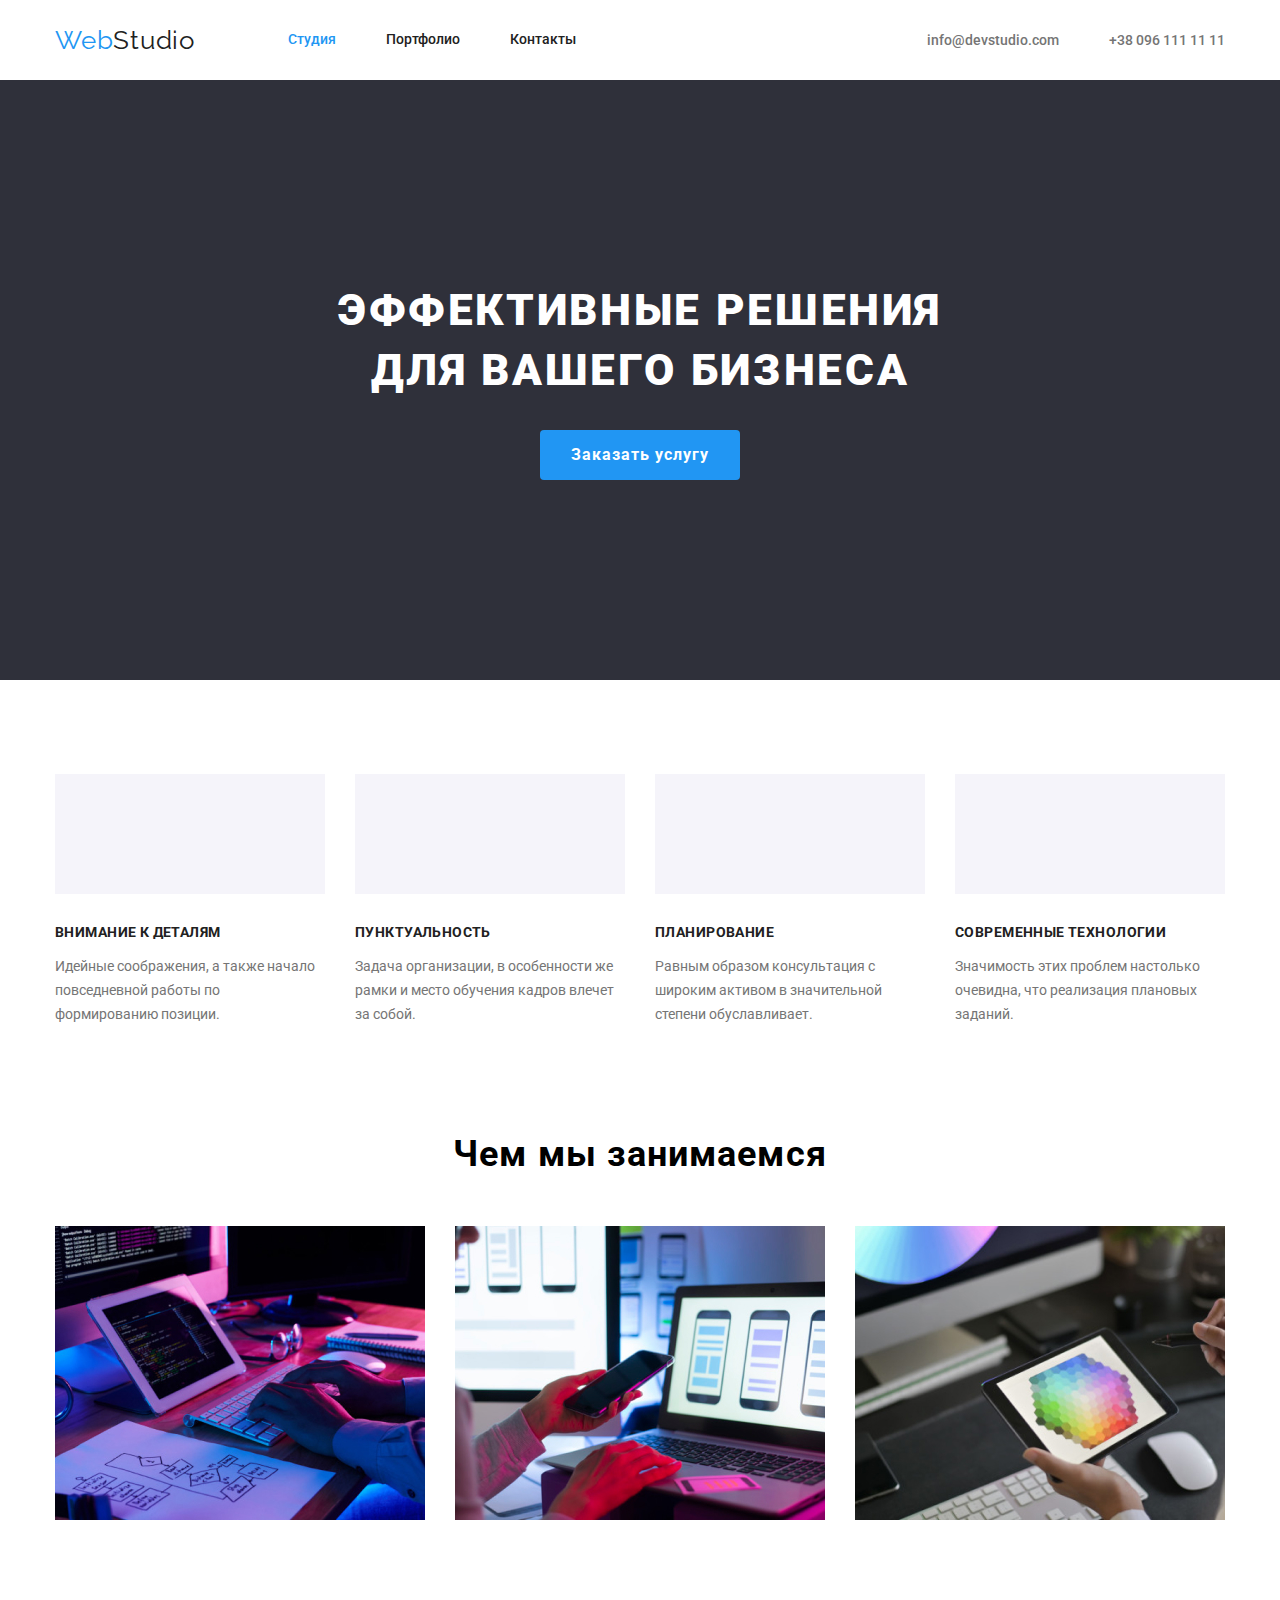
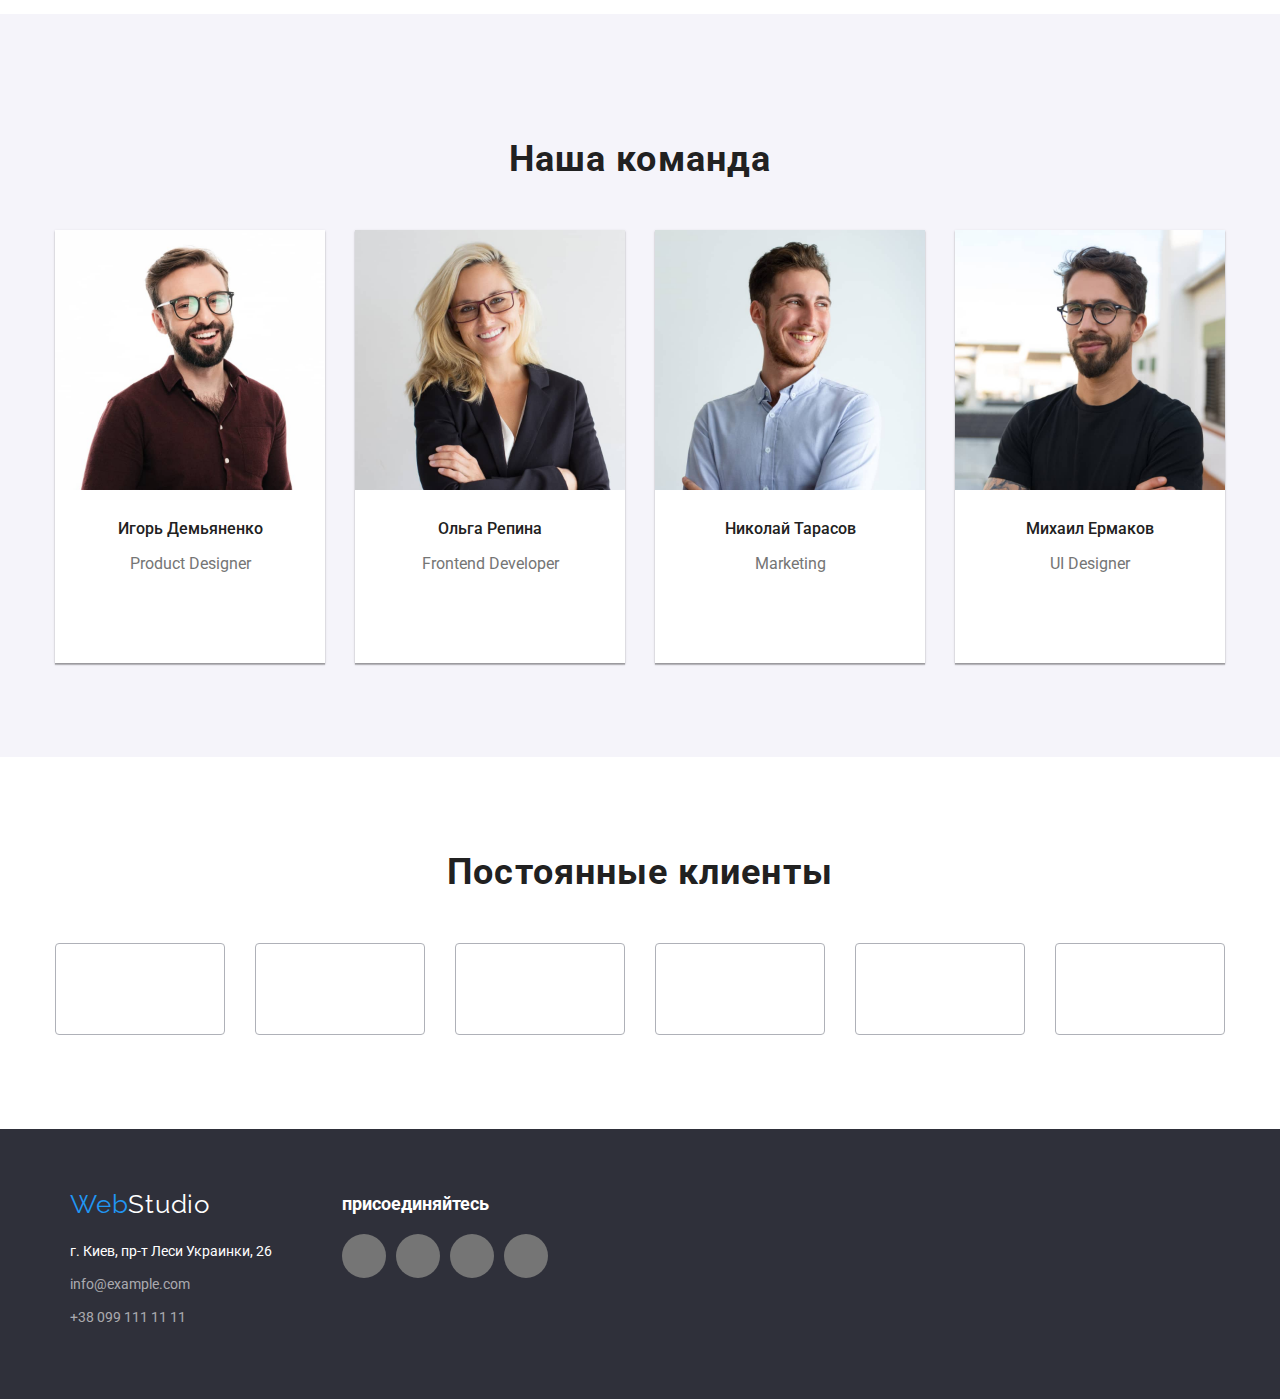
==== index.html @ 1a131b8a "hw_3" ====
<!DOCTYPE html>
<html lang="ru">

<head>
    <meta charset="UTF-8">
    <meta http-equiv="X-UA-Compatible" content="IE=edge">
    <meta name="viewport" content="width=device-width, initial-scale=1.0">
    <title>WebStudio</title>
    <link rel="preconnect" href="https://fonts.gstatic.com">
    <link href="https://fonts.googleapis.com/css2?family=Roboto:wght@400;500;700;900&display=swap" rel="stylesheet">

    <link rel="stylesheet" href="https://cdnjs.cloudflare.com/ajax/libs/modern-normalize/1.0.0/modern-normalize.css">
    <link rel="preconnect" href="https://fonts.gstatic.com">
    <link href="https://fonts.googleapis.com/css2?family=Raleway:wght@700&display=swap" rel="stylesheet">
    <link rel="stylesheet" href="./css/stile.css">
</head>

<body class="page">
    <header>
        <!--Навигация-->
        <div class="nav-container nav-page">
            <nav class="nav-page ">
                <a href="index.html" class="logo link"><span class="logo-web">Web</span>Studio</a>
                <ul class="site-nav list">
                    <li class="item"><a href="/home_work_2/index.html" class="nav-link link nav-link-akcent">Студия</a>
                    </li>
                    <li class="item"><a href="/home_work_2/Portfolio/Portfolio.html" class="nav-link link">Портфолио</a>
                    </li>
                    <li class="item"><a href="" class="nav-link link">Контакты</a></li>
                </ul>
            </nav>
            <ul class="nav-adres list">
                <li class="item"><a href="malito:info@devstudio.com" class="nav-adres-link link">info@devstudio.com</a>
                </li>
                <li class="item"><a href="tel:+38 096 111 11 11" class="nav-adres-link link">+38 096 111 11 11</a>
                </li>
            </ul>
        </div>
    </header>

    <main>
        <!--Герой-->

        <section class="hiro-bk">
            <div class="container">
                <h1 class="hiro-title">Эффективные решения для вашего бизнеса</h1>
                <button class="hiro-button">Заказать услугу</button>
            </div>
        </section>

        <!--Наши технологии-->

        <section class="section-bg container">
            <ul class="section-icon ">
                <li class="section-icon-item">
                    <svg class="section-icons-svg">
                        <use href="/home_work_2/imags/svg/sprite.svg#icon-antenna"></use>
                    </svg>
                </li>
                <li class="section-icon-item">
                    <svg class="section-icons-svg">
                        <use href="/home_work_2/imags/svg/sprite.svg#icon-clock"></use>
                    </svg>

                </li>
                <li class="section-icon-item">
                    <svg class="section-icons-svg">
                        <use href="/home_work_2/imags/svg/sprite.svg#icon-diagram"></use>
                    </svg>

                </li>
                <li class="section-icon-item">
                    <svg class="section-icons-svg">
                        <use href="/home_work_2/imags/svg/sprite.svg#icon-astronaut"></use>
                    </svg>


                </li>
            </ul>
            <ul class="list section-tehnic">

                <li>
                    <h3 class="aboutus-title">Внимание к деталям</h3>
                    <p class="aboutus-text text">Идейные соображения, а также начало повседневной работы по
                        формированию
                        позиции.</p>
                </li>
                <li>
                    <h3 class="aboutus-title">Пунктуальность</h3>
                    <p class="aboutus-text text">Задача организации, в особенности же рамки и место обучения кадров
                        влечет за собой.
                    </p>
                </li>
                <li>
                    <h3 class="aboutus-title">Планирование</h3>
                    <p class="aboutus-text text">Равным образом консультация с широким активом в значительной
                        степени
                        обуславливает.
                    </p>
                </li>
                <li>
                    <h3 class="aboutus-title">Современные технологии</h3>
                    <p class="aboutus-text text">Значимость этих проблем настолько очевидна, что реализация плановых
                        заданий.</p>
                </li>
            </ul>
        </section>
        <!--Чем мы занимаемся-->
        <section class="wedoing-box">
            <h2 class="wedoing-title ">Чем мы занимаемся</h2>
            <ul class="list wedoing-container">
                <li class="wedoing-img"><img src="./imags/what-are-we-doing/img-1.jpg" width="370" height="294"
                        alt="Работа за планшетом с клавиатурой"></li>
                <li class="wedoing-img"><img src="./imags/what-are-we-doing/img-2.jpg" width="370" height="294"
                        alt="Работа за ноутбуком">
                </li>
                <li class="wedoing-img"><img src="./imags/what-are-we-doing/img-3.jpg" width="370" height="294"
                        alt="Рисование на планшете">
                </li>
            </ul>
        </section>

        </ul>
        </section>
        <!--Наша команда-->

        <section class="team-section ">
            <div class="team-container">
                <h2 class="team-title ">Наша команда</h2>
                <ul class="list team-img-box">
                    <li class="team-img"><img src="./imags/our-team/img-1.jpg" width="270" height="260"
                            alt="Михаил Ермаков">
                        <h3 class="team-name">Игорь Демьяненко</h3>
                        <p class="team-prof">Product Designer</p>
                        <ul class="team-icon list">
                            <li class="team-icon-item">
                                <a href="" class="team-icon-link">
                                    <svg class="team-icons-svg">
                                        <use href="/home_work_2/imags/svg/sprite.svg#icon-instagram"></use>
                                    </svg>
                                </a>
                            </li>
                            <li class="team-icon-item">
                                <a href="" class="team-icon-link">
                                    <svg class="team-icons-svg">
                                        <use href="/home_work_2/imags/svg/sprite.svg#icon-twitter"></use>
                                    </svg>
                                </a>
                            </li>
                            <li class="team-icon-item">
                                <a href="" class="team-icon-link">
                                    <svg class="team-icons-svg">
                                        <use href="/home_work_2/imags/svg/sprite.svg#icon-facebook"></use>
                                    </svg>
                                </a>
                            </li>
                            <li class="team-icon-item">
                                <a href="" class="team-icon-link">
                                    <svg class="team-icons-svg">
                                        <use href="/home_work_2/imags/svg/sprite.svg#icon-linkedin"></use>
                                    </svg>
                                </a>
                            </li>
                        </ul>
                    </li>
                    <li class="team-img"><img src="./imags/our-team/img-2.jpg" width="270" height="260"
                            alt="Ольга Репина">
                        <h3 class="team-name">Ольга Репина</h3>
                        <p class="team-prof">Frontend Developer</p>
                        <ul class="team-icon list">
                            <li class="team-icon-item">
                                <a href="" class="team-icon-link">
                                    <svg class="team-icons-svg">
                                        <use href="/home_work_2/imags/svg/sprite.svg#icon-instagram"></use>
                                    </svg>
                                </a>
                            </li>
                            <li class="team-icon-item">
                                <a href="" class="team-icon-link">
                                    <svg class="team-icons-svg">
                                        <use href="/home_work_2/imags/svg/sprite.svg#icon-twitter"></use>
                                    </svg>
                                </a>
                            </li>
                            <li class="team-icon-item">
                                <a href="" class="team-icon-link">
                                    <svg class="team-icons-svg">
                                        <use href="/home_work_2/imags/svg/sprite.svg#icon-facebook"></use>
                                    </svg>
                                </a>
                            </li>
                            <li class="team-icon-item">
                                <a href="" class="team-icon-link">
                                    <svg class="team-icons-svg">
                                        <use href="/home_work_2/imags/svg/sprite.svg#icon-linkedin"></use>
                                    </svg>
                                </a>
                            </li>
                        </ul>
                    </li>
                    <li class="team-img"><img src="./imags/our-team/img-3.jpg" width="270" height="260"
                            alt="Николай Тарасов">
                        <h3 class="team-name">Николай Тарасов</h3>
                        <p class="team-prof">Marketing</p>
                        <ul class="team-icon list">
                            <li class="team-icon-item">
                                <a href="" class="team-icon-link">
                                    <svg class="team-icons-svg">
                                        <use href="/home_work_2/imags/svg/sprite.svg#icon-instagram"></use>
                                    </svg>
                                </a>
                            </li>
                            <li class="team-icon-item">
                                <a href="" class="team-icon-link">
                                    <svg class="team-icons-svg">
                                        <use href="/home_work_2/imags/svg/sprite.svg#icon-twitter"></use>
                                    </svg>
                                </a>
                            </li>
                            <li class="team-icon-item">
                                <a href="" class="team-icon-link">
                                    <svg class="team-icons-svg">
                                        <use href="/home_work_2/imags/svg/sprite.svg#icon-facebook"></use>
                                    </svg>
                                </a>
                            </li>
                            <li class="team-icon-item">
                                <a href="" class="team-icon-link">
                                    <svg class="team-icons-svg">
                                        <use href="/home_work_2/imags/svg/sprite.svg#icon-linkedin"></use>
                                    </svg>
                                </a>
                            </li>
                        </ul>
                    </li>
                    <li class="team-img"><img src="./imags/our-team/img-4.jpg" width="270" height="260"
                            alt="Михаил Ермаков">
                        <h3 class="team-name">Михаил Ермаков</h3>
                        <p class="team-prof">UI Designer</p>
                        <ul class="team-icon list">
                            <li class="team-icon-item">
                                <a href="" class="team-icon-link">
                                    <svg class="team-icons-svg">
                                        <use href="/home_work_2/imags/svg/sprite.svg#icon-instagram"></use>
                                    </svg>
                                </a>
                            </li>
                            <li class="team-icon-item">
                                <a href="" class="team-icon-link">
                                    <svg class="team-icons-svg">
                                        <use href="/home_work_2/imags/svg/sprite.svg#icon-twitter"></use>
                                    </svg>
                                </a>
                            </li>
                            <li class="team-icon-item">
                                <a href="" class="team-icon-link">
                                    <svg class="team-icons-svg">
                                        <use href="/home_work_2/imags/svg/sprite.svg#icon-facebook"></use>
                                    </svg>
                                </a>
                            </li>
                            <li class="team-icon-item">
                                <a href="" class="team-icon-link">
                                    <svg class="team-icons-svg">
                                        <use href="/home_work_2/imags/svg/sprite.svg#icon-linkedin"></use>
                                    </svg>
                                </a>
                            </li>
                        </ul>
                    </li>
                </ul>
            </div>
        </section>
        <!--Постоянные клиенты-->
        <section class="client-box">
            <h2 class="client-title">Постоянные клиенты</h2>
            <ul class="list client-conteiner">
                <li class="client-item"><a href="" class="client-link "><svg class="client-svg">
                            <use href="/home_work_2/imags/svg/sprite.svg#icon-Logo-1"></use>
                        </svg></a></li>
                <li class="client-item"><a href="" class="client-link "><svg class="client-svg">
                            <use href="/home_work_2/imags/svg/sprite.svg#icon-Logo-2"></use>
                        </svg></a></li>
                <li class="client-item"><a href="" class="client-link "><svg class="client-svg">
                            <use href="/home_work_2/imags/svg/sprite.svg#icon-Logo-3"></use>
                        </svg></a></li>
                <li class="client-item"><a href="" class="client-link "><svg class="client-svg">
                            <use href="/home_work_2/imags/svg/sprite.svg#icon-Logo-4"></use>
                        </svg></a></li>
                <li class="client-item"><a href="" class="client-link "><svg class="client-svg">
                            <use href="/home_work_2/imags/svg/sprite.svg#icon-Logo-5"></use>
                        </svg></a></li>
                <li class="client-item"><a href="" class="client-link "><svg class="client-svg">
                            <use href="/home_work_2/imags/svg/sprite.svg#icon-Logo-6"></use>
                        </svg></a></li>
            </ul>
        </section>
    </main>
    <!--Футер-->

    <footer class="footer">
        <div class="footer-container">
            <address>
                <a href="index.html" class="logo link logo-footer"><span class="logo-web ">Web</span>Studio</a>
                <p class="footer-adres">г. Киев, пр-т Леси Украинки, 26</p>
                <ul class="list">
                    <li class="footer-link-margin"><a href="mailto:info@example.com"
                            class="footer-link link">info@example.com</a></li>
                    <li class="footer-link-margin"><a href="tel:+38 099 111 11 11" class="footer-link link">+38 099 111
                            11 11</a></li>
                </ul>
            </address>
            <div class="footer-social">
                <h2 class="footer-title">присоединяйтесь</h2>
                <ul class="footer-icon">
                    <li class="footer-icon-item">
                        <a href="" class="footer-icon-link">
                            <svg class="footer-icons-svg">
                                <use href="/home_work_2/imags/svg/sprite.svg#icon-instagram"></use>
                            </svg>
                        </a>
                    </li>
                    <li class="footer-icon-item">
                        <a href="" class="footer-icon-link">
                            <svg class="footer-icons-svg">
                                <use href="/home_work_2/imags/svg/sprite.svg#icon-twitter"></use>
                            </svg>
                        </a>
                    </li>
                    <li class="footer-icon-item">
                        <a href="" class="footer-icon-link">
                            <svg class="footer-icons-svg">
                                <use href="/home_work_2/imags/svg/sprite.svg#icon-facebook"></use>
                            </svg>
                        </a>
                    </li>
                    <li class="footer-icon-item">
                        <a href="" class="footer-icon-link">
                            <svg class="footer-icons-svg">
                                <use href="/home_work_2/imags/svg/sprite.svg#icon-linkedin"></use>
                            </svg>
                        </a>
                    </li>
                </ul>
            </div>
        </div>

</body>

</html>
---- css/stile.css ----
:root {
  --main-text-cl: #212121;
  --title-cl: #212121;
  --accent-cl: #2196f3;
  --alt-text-cl: #757575;
  --alt-title-cl: #ffffff;
  --dark-bg: #2f303a;
  --second-bg: #f5f4fa;
}

a {
  list-style: none;
}

.link {
  text-decoration: none;
}
img {
  display: block;
  max-width: 100%;
  height: auto;
}
body {
  font-family: "Roboto", sans-serif;
  font-style: normal;
  font-weight: normal;
  font-size: 14px;
  line-height: 1.7;
  background-color: var(--alt-title-cl);
}
/*Навигация*/
.list {
  padding: 0;
  margin: 0;
  list-style: none;
}
.nav-container {
  width: 1170px;
  margin: 0 auto;
}
.container {
  width: 1170px;
  margin: 0 auto;
}
.container_Flex {
  display: flex;
  align-items: center;
}
.nav-page {
  display: flex;
  align-items: center;
}

.site-nav {
  display: flex;
  margin-left: 93px;
}
.nav-link.nav-link-akcent {
  color: var(--accent-cl);
}
.site-nav .item {
  margin-right: 50px;
}
.site-nav .item:last-child {
  margin-right: 0px;
}

.link {
  text-decoration: none;
  font-style: normal;
}
.logo {
  font-family: Raleway;
  color: var(--title-cl);
  width: 700;
  font-size: 26px;
  line-height: 1.19;
  letter-spacing: 0.03em;
}
.logo > .logo-web {
  color: var(--accent-cl);
}
.nav-link {
  display: block;
  padding-top: 32px;
  padding-bottom: 32px;

  font-weight: 500;
  font-size: 14px;
  line-height: 1.14;
  color: var(--main-text-cl);
}
.nav-link:hover {
  color: var(--accent-cl);
}
.nav-adres {
  display: flex;
  margin-left: auto;
}
.nav-adres .item + .item {
  margin-left: 50px;
}

.nav-adres-link {
  display: block;
  padding-top: 32px;
  padding-bottom: 32px;

  font-family: Roboto;
  font-style: normal;
  font-weight: 500;
  font-size: 14px;
  line-height: 1.15;
  color: var(--alt-text-cl);
}
.nav-adres-link:hover {
  color: var(--accent-cl);
}

/*Герой*/

.hiro-bk {
  background-color: var(--dark-bg);
}
.hiro-bk .container {
  display: flex;
  flex-direction: column;
  justify-content: center;
}

.hiro-title {
  display: block;
  width: 696px;
  height: 120px;
  margin-top: 200px;
  margin-bottom: 30px;
  margin-left: auto;
  margin-right: auto;

  font-weight: 900;
  font-size: 44px;
  line-height: 60px;
  text-align: center;
  letter-spacing: 0.06em;
  text-transform: uppercase;
  color: var(--alt-title-cl);
}

.hiro-button {
  display: block;
  margin-bottom: 200px;
  margin-right: auto;
  margin-left: auto;
  width: 200px;
  height: 50px;
  border: none;
  border-radius: 4px;
  font-style: normal;
  font-weight: bold;
  font-size: 16px;
  line-height: 1.87;
  text-align: center;
  letter-spacing: 0.06em;
  color: var(--alt-title-cl);
  background-color: var(--accent-cl);
}

/*Технологии*/
.section-bg {
  background-color: var(--alt-title-cl);
}
.section-tehnic {
  display: flex;
  margin-top: 0px;
  margin-bottom: 94px;
}
.section-tehnic li {
  width: 270px;
  margin-right: 30px;
}
.section-tehnic li:last-child {
  margin-right: 0px;
}
.section-icons-svg {
  width: 70px;
  height: 70px;
}
.section-icon {
  list-style: none;
  display: flex;
  margin-top: 94px;
  margin-bottom: 0px;
  padding: 0px;
}
.section-icon-item {
  margin-right: 30px;
  display: flex;
  justify-content: center;
  align-items: center;
  width: 270px;
  height: 120px;
  background-color: var(--second-bg);
}
.section-icon-item:last-child {
  margin-right: 0px;
}
.aboutus-title {
  margin-top: 30px;

  font-weight: bold;
  font-size: 14px;
  line-height: 16px;
  letter-spacing: 0.03em;
  text-transform: uppercase;
  color: var(--title-cl);
}
.aboutus-text {
  margin-top: 10px;
  font-size: 14px;
  line-height: 24px;
  color: var(--alt-text-cl);
}

/*Чем мы занимаемся*/
.wedoing-box {
  width: 1170px;
  margin: 0 auto;

  padding-bottom: 94px;
}
.wedoing-title {
  display: block;
  margin-bottom: 50px;
  margin-top: 0px;

  weight: 700;
  font-weight: bold;
  font-size: 36px;
  line-height: 1.16;
  text-align: center;
  letter-spacing: 0.03em;
}
.wedoing-container {
  display: flex;
  align-items: center;
}
.wedoing-img {
  width: auto;
  height: auto;
  display: flex;
  margin-right: 30px;
}
.wedoing-img:last-child {
  margin-right: 0px;
}
/*Наша команда */
.team-section {
  background-color: var(--second-bg);
}
.team-container {
  width: 1170px;
  margin: 0 auto;

  padding-top: 94px;
  padding-bottom: 94px;
  background-color: var(--second-bg);
}
.team-title {
  display: block;
  margin-right: auto;
  margin-left: auto;
  margin-bottom: 50px;

  font-weight: bold;
  font-size: 36px;
  line-height: 42px;
  text-align: center;
  letter-spacing: 0.03em;
  color: var(--title-cl);
}
.team-img {
  width: 270px;
  height: auto;
  margin-right: 30px;
  box-shadow: 0px 1px 3px rgb(0 0 0 / 12%), 0px 1px 1px rgb(0 0 0 / 14%),
    0px 2px 1px rgb(0 0 0 / 20%);
  background-color: var(--alt-title-cl);
}
.team-img:last-child {
  margin-right: 0px;
}
.team-img-box {
  display: flex;
}
.team-icon {
  display: flex;
  margin-left: 30px;
  margin-right: 30px;
  margin-bottom: 30px;
}

.team-icon-link {
  display: flex;
  align-items: center;
  justify-content: center;
  width: 44px;
  height: 44px;
  border-radius: 50%;
  background-color: var(--alt-title-cl);
}
.team-icons-svg {
  width: 20px;
  height: 20px;
  fill: var(--alt-text-cl);
}
.team-icon-link:hover {
  fill: var(--alt-title-cl);
  background-color: var(--accent-cl);
}
.team-icon-item:not(:last-child) {
  margin-right: 10px;
}

.team-name {
  margin-top: 30px;

  font-weight: 500;
  font-size: 16px;
  line-height: 1.18;
  text-align: center;
  color: var(--main-text-cl);
}
.team-prof {
  margin-top: 10px;
  font-weight: normal;
  font-size: 16px;
  line-height: 1.18;
  text-align: center;
  color: var(--alt-text-cl);
}
/*Постоянные клиенты*/

.client-box {
  width: 1170px;
  margin: 0 auto;
}
.client-title {
  display: block;
  margin-right: auto;
  margin-left: auto;
  margin-top: 94px;
  margin-bottom: 50px;

  font-weight: bold;
  font-size: 36px;
  line-height: 42px;
  text-align: center;
  letter-spacing: 0.03em;
  color: var(--title-cl);
}
.client-conteiner {
  display: flex;
  margin-bottom: 94px;
}
.client-item {
}
.client-item:not(:last-child) {
  margin-right: 30px;
}
.client-link {
  display: flex;
  align-items: center;
  justify-content: center;
  width: 170px;
  height: 92px;
  padding: 16px 32px 16px 32px;
  border: 1px solid #afb1b8;
  border-radius: 4px;
}
.client-svg {
  width: 106px;
  height: 60px;
  fill: #afb1b8;
}
.client-link:hover {
  border: 1px solid #2196f3;
}
.client-svg:hover {
  fill: var(--accent-cl);
}

/*Футер*/
.footer {
  background-color: var(--dark-bg);
}

.footer-container {
  width: 1170px;
  margin: 0 auto;
  padding: 0 15px;
  display: flex;
}
.footer-bk {
  background-color: var(--dark-bg);
}
.logo-footer {
  display: block;
  padding-top: 60px;
  padding-bottom: 20px;
  color: var(--alt-title-cl);
}
.footer-adres {
  display: block;
  margin-top: 0px;
  margin-bottom: 9px;
  font-style: normal;
  font-size: 14px;
  color: var(--alt-title-cl);
}
.footer-link {
  color: rgba(255, 255, 255, 0.6);
}
.footer-link-margin {
  margin-bottom: 9px;
}
.footer-link-margin:last-child {
  padding-bottom: 60px;
}
.footer-social {
  margin-top: 60px;
  margin-left: 70px;
}
.footer-title { 
  display: block;
  font-weight: bold;
  font-size: 18px;
  margin: 0;
  color: var(--alt-title-cl);
}
.footer-icon {
  width: auto;
  height: auto;
padding: 0;
    list-style: none;
   display: inline-flex;
}
}
.footer-icon-item{

}
.footer-icon-link{
  display: flex;
  align-items: center;
  justify-content: center;
  width: 44px;
  height: 44px;
  border-radius: 50%;
  background-color: var(--alt-text-cl);

}
.footer-icon-item:not(:last-child){
  margin-right: 10px;
}
.footer-icons-svg{
  width: 20px;
  height: 20px;
  fill: var(--alt-title-cl);
}
.footer-icon-link:hover {
  background-color: var(--accent-cl);

}
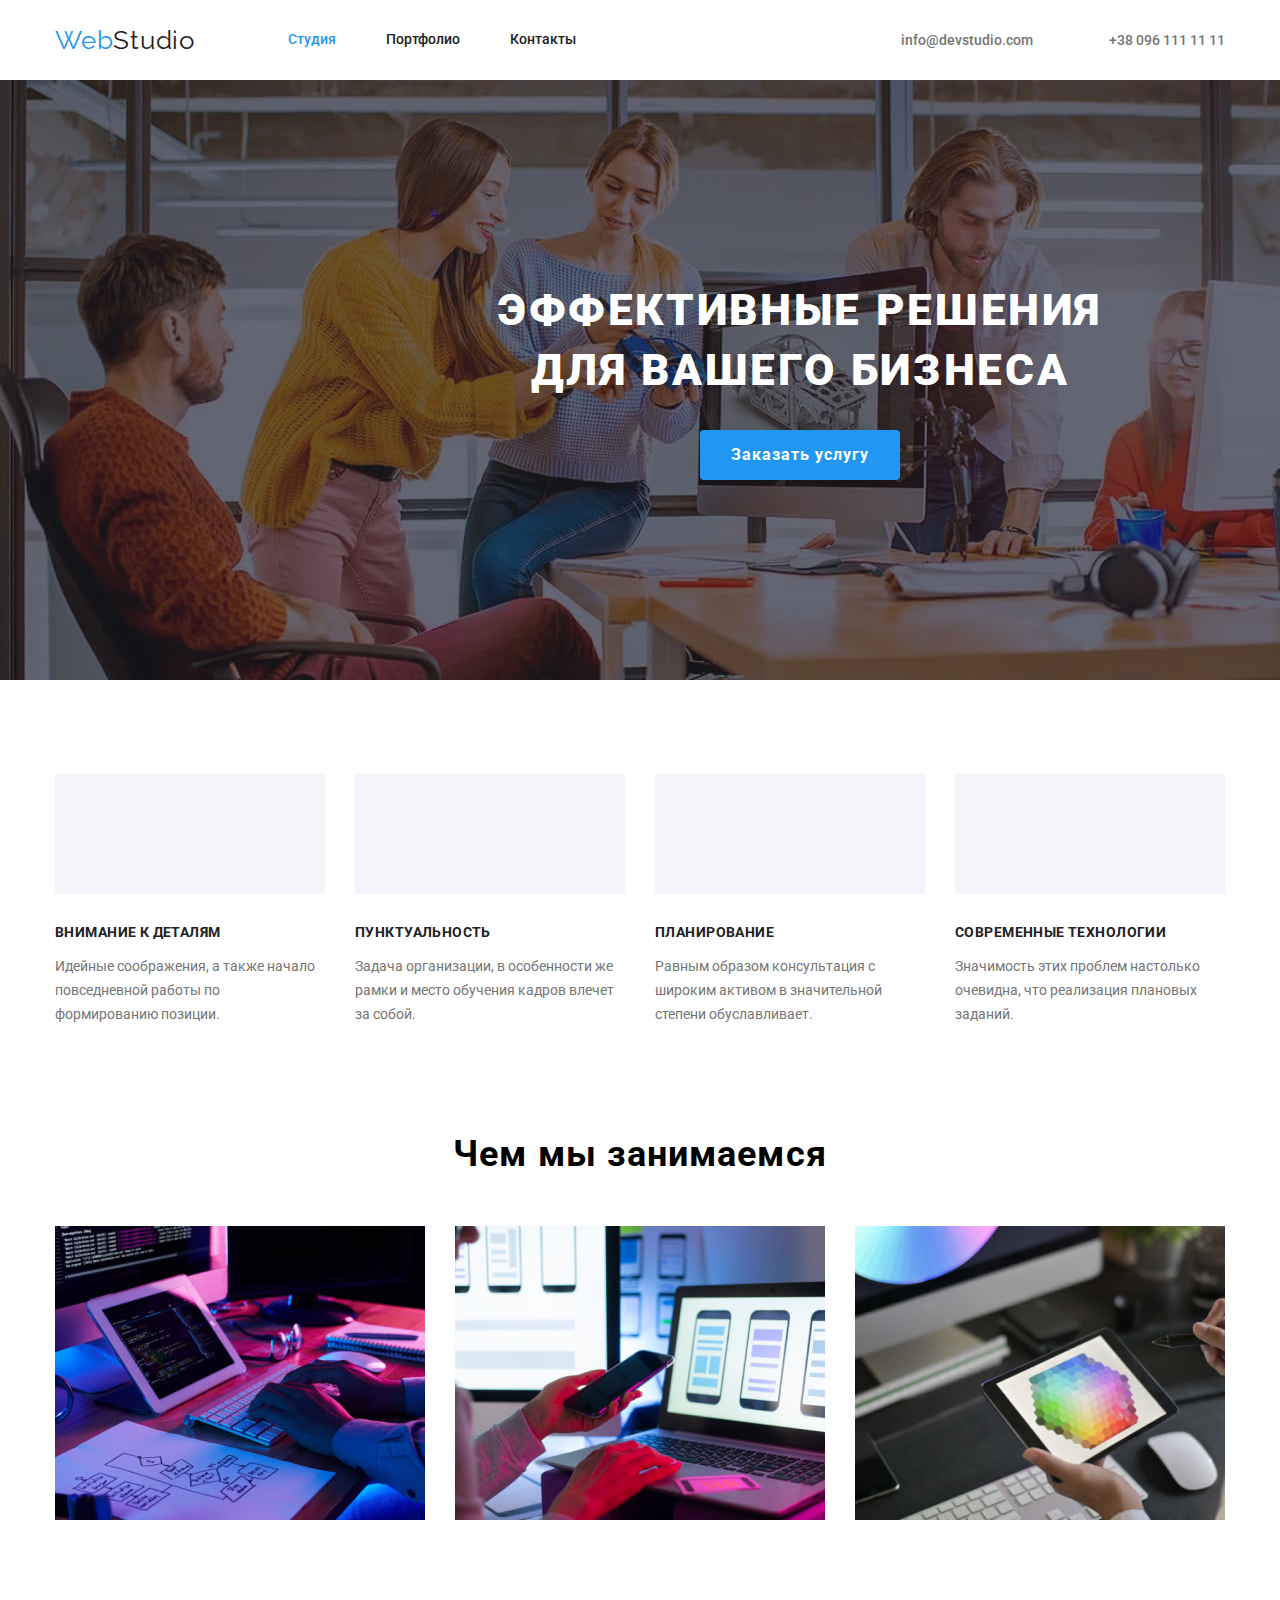
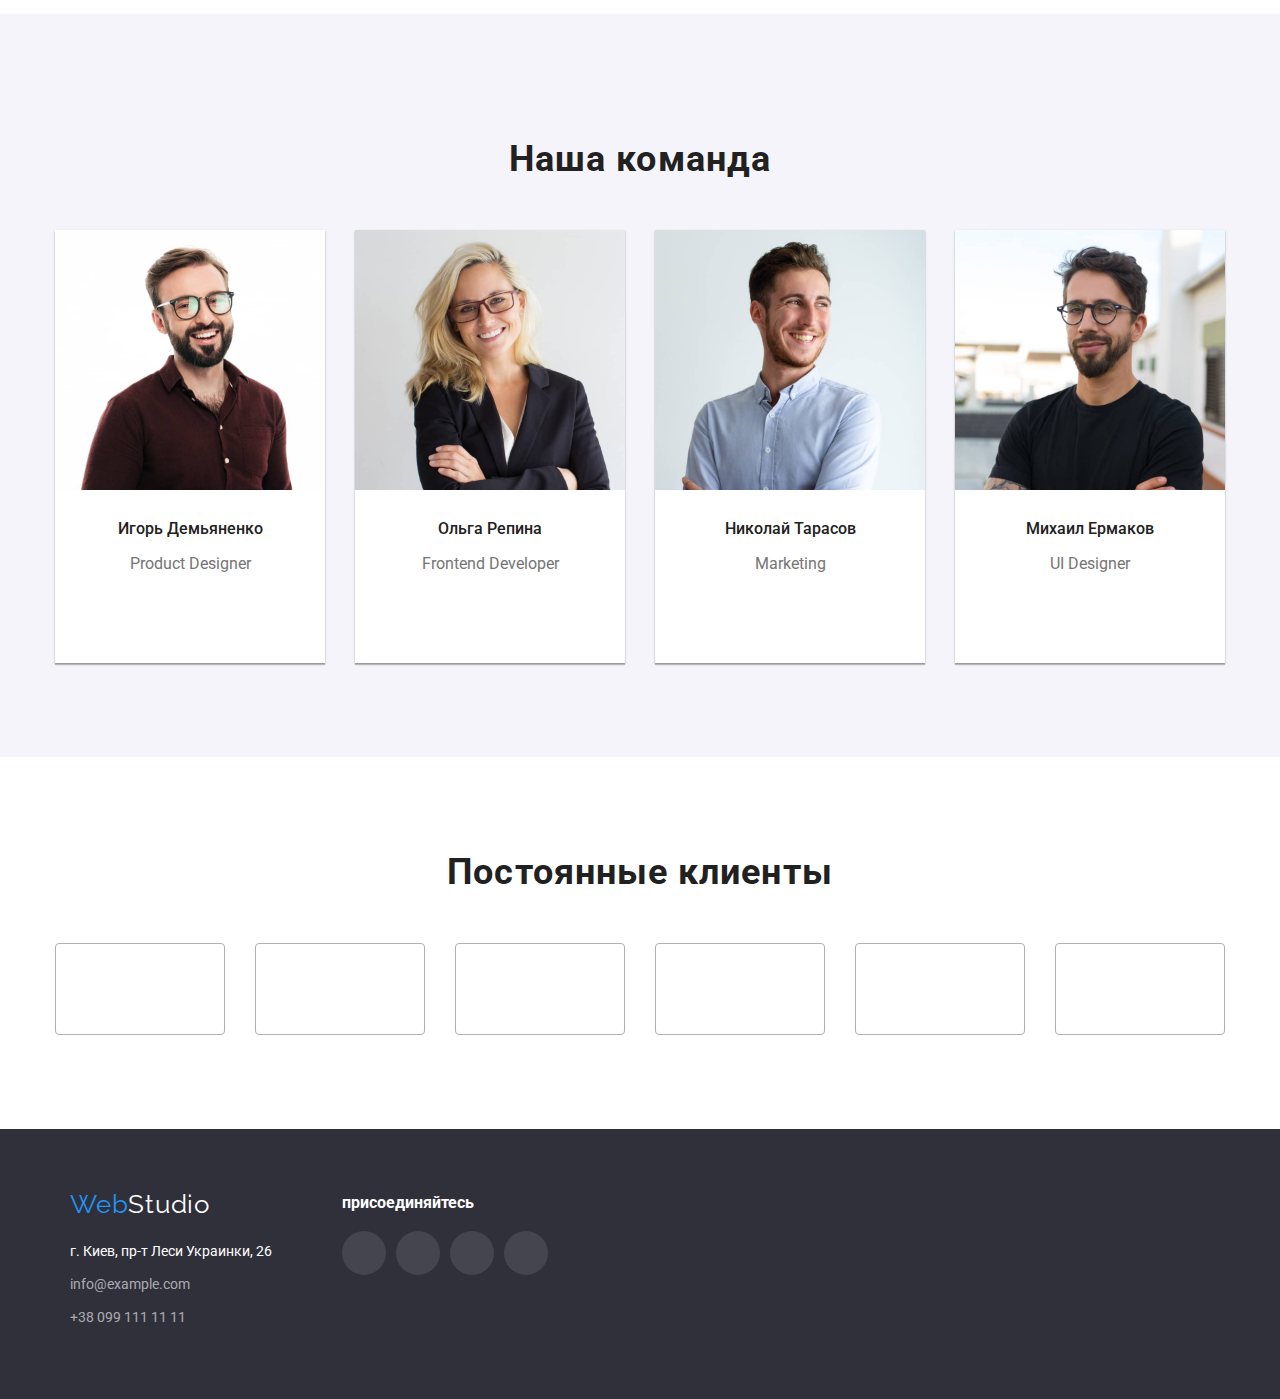
==== commit 374b80ea: "dz_3" ====
--- a/index.html
+++ b/index.html
@@ -22,17 +22,26 @@
             <nav class="nav-page ">
                 <a href="index.html" class="logo link"><span class="logo-web">Web</span>Studio</a>
                 <ul class="site-nav list">
-                    <li class="item"><a href="/home_work_2/index.html" class="nav-link link nav-link-akcent">Студия</a>
-                    </li>
-                    <li class="item"><a href="/home_work_2/Portfolio/Portfolio.html" class="nav-link link">Портфолио</a>
+                    <li class="item"><a href="./index.html" class="nav-link link nav-link-akcent">Студия</a>
+                    </li>
+                    <li class="item"><a href="./Portfolio/Portfolio.html" class="nav-link link">Портфолио</a>
                     </li>
                     <li class="item"><a href="" class="nav-link link">Контакты</a></li>
                 </ul>
             </nav>
             <ul class="nav-adres list">
-                <li class="item"><a href="malito:info@devstudio.com" class="nav-adres-link link">info@devstudio.com</a>
-                </li>
-                <li class="item"><a href="tel:+38 096 111 11 11" class="nav-adres-link link">+38 096 111 11 11</a>
+                <li class="item"><a href="malito:info@devstudio.com" class="nav-adres-link link">
+                        <svg class="svg-fone">
+                            <use href="/home_work_3/imags/svg/sprite.svg#icon-envelope"></use>
+
+                        </svg>info@devstudio.com
+                    </a>
+                </li>
+                <li class="item"><a href="tel:+38 096 111 11 11" class="nav-adres-link link"><svg class="svg-fone">
+                            <use href="/home_work_3/imags/svg/sprite.svg#icon-smartphone"></use>
+
+                        </svg>+38 096 111 11 11</a>
+
                 </li>
             </ul>
         </div>
@@ -54,24 +63,24 @@
             <ul class="section-icon ">
                 <li class="section-icon-item">
                     <svg class="section-icons-svg">
-                        <use href="/home_work_2/imags/svg/sprite.svg#icon-antenna"></use>
+                        <use href="/home_work_3/imags/svg/sprite.svg#icon-antenna"></use>
                     </svg>
                 </li>
                 <li class="section-icon-item">
                     <svg class="section-icons-svg">
-                        <use href="/home_work_2/imags/svg/sprite.svg#icon-clock"></use>
+                        <use href="/home_work_3/imags/svg/sprite.svg#icon-clock"></use>
                     </svg>
 
                 </li>
                 <li class="section-icon-item">
                     <svg class="section-icons-svg">
-                        <use href="/home_work_2/imags/svg/sprite.svg#icon-diagram"></use>
+                        <use href="/home_work_3/imags/svg/sprite.svg#icon-diagram"></use>
                     </svg>
 
                 </li>
                 <li class="section-icon-item">
                     <svg class="section-icons-svg">
-                        <use href="/home_work_2/imags/svg/sprite.svg#icon-astronaut"></use>
+                        <use href="/home_work_3/imags/svg/sprite.svg#icon-astronaut"></use>
                     </svg>
 
 
@@ -136,28 +145,28 @@
                             <li class="team-icon-item">
                                 <a href="" class="team-icon-link">
                                     <svg class="team-icons-svg">
-                                        <use href="/home_work_2/imags/svg/sprite.svg#icon-instagram"></use>
-                                    </svg>
-                                </a>
-                            </li>
-                            <li class="team-icon-item">
-                                <a href="" class="team-icon-link">
-                                    <svg class="team-icons-svg">
-                                        <use href="/home_work_2/imags/svg/sprite.svg#icon-twitter"></use>
-                                    </svg>
-                                </a>
-                            </li>
-                            <li class="team-icon-item">
-                                <a href="" class="team-icon-link">
-                                    <svg class="team-icons-svg">
-                                        <use href="/home_work_2/imags/svg/sprite.svg#icon-facebook"></use>
-                                    </svg>
-                                </a>
-                            </li>
-                            <li class="team-icon-item">
-                                <a href="" class="team-icon-link">
-                                    <svg class="team-icons-svg">
-                                        <use href="/home_work_2/imags/svg/sprite.svg#icon-linkedin"></use>
+                                        <use href="/home_work_3/imags/svg/sprite.svg#icon-instagram"></use>
+                                    </svg>
+                                </a>
+                            </li>
+                            <li class="team-icon-item">
+                                <a href="" class="team-icon-link">
+                                    <svg class="team-icons-svg">
+                                        <use href="/home_work_3/imags/svg/sprite.svg#icon-twitter"></use>
+                                    </svg>
+                                </a>
+                            </li>
+                            <li class="team-icon-item">
+                                <a href="" class="team-icon-link">
+                                    <svg class="team-icons-svg">
+                                        <use href="/home_work_3/imags/svg/sprite.svg#icon-facebook"></use>
+                                    </svg>
+                                </a>
+                            </li>
+                            <li class="team-icon-item">
+                                <a href="" class="team-icon-link">
+                                    <svg class="team-icons-svg">
+                                        <use href="/home_work_3/imags/svg/sprite.svg#icon-linkedin"></use>
                                     </svg>
                                 </a>
                             </li>
@@ -171,28 +180,28 @@
                             <li class="team-icon-item">
                                 <a href="" class="team-icon-link">
                                     <svg class="team-icons-svg">
-                                        <use href="/home_work_2/imags/svg/sprite.svg#icon-instagram"></use>
-                                    </svg>
-                                </a>
-                            </li>
-                            <li class="team-icon-item">
-                                <a href="" class="team-icon-link">
-                                    <svg class="team-icons-svg">
-                                        <use href="/home_work_2/imags/svg/sprite.svg#icon-twitter"></use>
-                                    </svg>
-                                </a>
-                            </li>
-                            <li class="team-icon-item">
-                                <a href="" class="team-icon-link">
-                                    <svg class="team-icons-svg">
-                                        <use href="/home_work_2/imags/svg/sprite.svg#icon-facebook"></use>
-                                    </svg>
-                                </a>
-                            </li>
-                            <li class="team-icon-item">
-                                <a href="" class="team-icon-link">
-                                    <svg class="team-icons-svg">
-                                        <use href="/home_work_2/imags/svg/sprite.svg#icon-linkedin"></use>
+                                        <use href="/home_work_3/imags/svg/sprite.svg#icon-instagram"></use>
+                                    </svg>
+                                </a>
+                            </li>
+                            <li class="team-icon-item">
+                                <a href="" class="team-icon-link">
+                                    <svg class="team-icons-svg">
+                                        <use href="/home_work_3/imags/svg/sprite.svg#icon-twitter"></use>
+                                    </svg>
+                                </a>
+                            </li>
+                            <li class="team-icon-item">
+                                <a href="" class="team-icon-link">
+                                    <svg class="team-icons-svg">
+                                        <use href="/home_work_3/imags/svg/sprite.svg#icon-facebook"></use>
+                                    </svg>
+                                </a>
+                            </li>
+                            <li class="team-icon-item">
+                                <a href="" class="team-icon-link">
+                                    <svg class="team-icons-svg">
+                                        <use href="/home_work_3/imags/svg/sprite.svg#icon-linkedin"></use>
                                     </svg>
                                 </a>
                             </li>
@@ -206,28 +215,28 @@
                             <li class="team-icon-item">
                                 <a href="" class="team-icon-link">
                                     <svg class="team-icons-svg">
-                                        <use href="/home_work_2/imags/svg/sprite.svg#icon-instagram"></use>
-                                    </svg>
-                                </a>
-                            </li>
-                            <li class="team-icon-item">
-                                <a href="" class="team-icon-link">
-                                    <svg class="team-icons-svg">
-                                        <use href="/home_work_2/imags/svg/sprite.svg#icon-twitter"></use>
-                                    </svg>
-                                </a>
-                            </li>
-                            <li class="team-icon-item">
-                                <a href="" class="team-icon-link">
-                                    <svg class="team-icons-svg">
-                                        <use href="/home_work_2/imags/svg/sprite.svg#icon-facebook"></use>
-                                    </svg>
-                                </a>
-                            </li>
-                            <li class="team-icon-item">
-                                <a href="" class="team-icon-link">
-                                    <svg class="team-icons-svg">
-                                        <use href="/home_work_2/imags/svg/sprite.svg#icon-linkedin"></use>
+                                        <use href="/home_work_3/imags/svg/sprite.svg#icon-instagram"></use>
+                                    </svg>
+                                </a>
+                            </li>
+                            <li class="team-icon-item">
+                                <a href="" class="team-icon-link">
+                                    <svg class="team-icons-svg">
+                                        <use href="/home_work_3/imags/svg/sprite.svg#icon-twitter"></use>
+                                    </svg>
+                                </a>
+                            </li>
+                            <li class="team-icon-item">
+                                <a href="" class="team-icon-link">
+                                    <svg class="team-icons-svg">
+                                        <use href="/home_work_3/imags/svg/sprite.svg#icon-facebook"></use>
+                                    </svg>
+                                </a>
+                            </li>
+                            <li class="team-icon-item">
+                                <a href="" class="team-icon-link">
+                                    <svg class="team-icons-svg">
+                                        <use href="/home_work_3/imags/svg/sprite.svg#icon-linkedin"></use>
                                     </svg>
                                 </a>
                             </li>
@@ -241,28 +250,28 @@
                             <li class="team-icon-item">
                                 <a href="" class="team-icon-link">
                                     <svg class="team-icons-svg">
-                                        <use href="/home_work_2/imags/svg/sprite.svg#icon-instagram"></use>
-                                    </svg>
-                                </a>
-                            </li>
-                            <li class="team-icon-item">
-                                <a href="" class="team-icon-link">
-                                    <svg class="team-icons-svg">
-                                        <use href="/home_work_2/imags/svg/sprite.svg#icon-twitter"></use>
-                                    </svg>
-                                </a>
-                            </li>
-                            <li class="team-icon-item">
-                                <a href="" class="team-icon-link">
-                                    <svg class="team-icons-svg">
-                                        <use href="/home_work_2/imags/svg/sprite.svg#icon-facebook"></use>
-                                    </svg>
-                                </a>
-                            </li>
-                            <li class="team-icon-item">
-                                <a href="" class="team-icon-link">
-                                    <svg class="team-icons-svg">
-                                        <use href="/home_work_2/imags/svg/sprite.svg#icon-linkedin"></use>
+                                        <use href="/home_work_3/imags/svg/sprite.svg#icon-instagram"></use>
+                                    </svg>
+                                </a>
+                            </li>
+                            <li class="team-icon-item">
+                                <a href="" class="team-icon-link">
+                                    <svg class="team-icons-svg">
+                                        <use href="/home_work_3/imags/svg/sprite.svg#icon-twitter"></use>
+                                    </svg>
+                                </a>
+                            </li>
+                            <li class="team-icon-item">
+                                <a href="" class="team-icon-link">
+                                    <svg class="team-icons-svg">
+                                        <use href="/home_work_3/imags/svg/sprite.svg#icon-facebook"></use>
+                                    </svg>
+                                </a>
+                            </li>
+                            <li class="team-icon-item">
+                                <a href="" class="team-icon-link">
+                                    <svg class="team-icons-svg">
+                                        <use href="/home_work_3/imags/svg/sprite.svg#icon-linkedin"></use>
                                     </svg>
                                 </a>
                             </li>
@@ -276,28 +285,27 @@
             <h2 class="client-title">Постоянные клиенты</h2>
             <ul class="list client-conteiner">
                 <li class="client-item"><a href="" class="client-link "><svg class="client-svg">
-                            <use href="/home_work_2/imags/svg/sprite.svg#icon-Logo-1"></use>
-                        </svg></a></li>
-                <li class="client-item"><a href="" class="client-link "><svg class="client-svg">
-                            <use href="/home_work_2/imags/svg/sprite.svg#icon-Logo-2"></use>
-                        </svg></a></li>
-                <li class="client-item"><a href="" class="client-link "><svg class="client-svg">
-                            <use href="/home_work_2/imags/svg/sprite.svg#icon-Logo-3"></use>
-                        </svg></a></li>
-                <li class="client-item"><a href="" class="client-link "><svg class="client-svg">
-                            <use href="/home_work_2/imags/svg/sprite.svg#icon-Logo-4"></use>
-                        </svg></a></li>
-                <li class="client-item"><a href="" class="client-link "><svg class="client-svg">
-                            <use href="/home_work_2/imags/svg/sprite.svg#icon-Logo-5"></use>
-                        </svg></a></li>
-                <li class="client-item"><a href="" class="client-link "><svg class="client-svg">
-                            <use href="/home_work_2/imags/svg/sprite.svg#icon-Logo-6"></use>
+                            <use href="/home_work_3/imags/svg/sprite.svg#icon-Logo-1"></use>
+                        </svg></a></li>
+                <li class="client-item"><a href="" class="client-link "><svg class="client-svg">
+                            <use href="/home_work_3/imags/svg/sprite.svg#icon-Logo-2"></use>
+                        </svg></a></li>
+                <li class="client-item"><a href="" class="client-link "><svg class="client-svg">
+                            <use href="/home_work_3/imags/svg/sprite.svg#icon-Logo-3"></use>
+                        </svg></a></li>
+                <li class="client-item"><a href="" class="client-link "><svg class="client-svg">
+                            <use href="/home_work_3/imags/svg/sprite.svg#icon-Logo-4"></use>
+                        </svg></a></li>
+                <li class="client-item"><a href="" class="client-link "><svg class="client-svg">
+                            <use href="/home_work_3/imags/svg/sprite.svg#icon-Logo-5"></use>
+                        </svg></a></li>
+                <li class="client-item"><a href="" class="client-link "><svg class="client-svg">
+                            <use href="/home_work_3/imags/svg/sprite.svg#icon-Logo-6"></use>
                         </svg></a></li>
             </ul>
         </section>
     </main>
     <!--Футер-->
-
     <footer class="footer">
         <div class="footer-container">
             <address>
@@ -316,35 +324,34 @@
                     <li class="footer-icon-item">
                         <a href="" class="footer-icon-link">
                             <svg class="footer-icons-svg">
-                                <use href="/home_work_2/imags/svg/sprite.svg#icon-instagram"></use>
+                                <use href="/home_work_3/imags/svg/sprite.svg#icon-instagram"></use>
                             </svg>
                         </a>
                     </li>
                     <li class="footer-icon-item">
                         <a href="" class="footer-icon-link">
                             <svg class="footer-icons-svg">
-                                <use href="/home_work_2/imags/svg/sprite.svg#icon-twitter"></use>
+                                <use href="/home_work_3/imags/svg/sprite.svg#icon-twitter"></use>
                             </svg>
                         </a>
                     </li>
                     <li class="footer-icon-item">
                         <a href="" class="footer-icon-link">
                             <svg class="footer-icons-svg">
-                                <use href="/home_work_2/imags/svg/sprite.svg#icon-facebook"></use>
+                                <use href="/home_work_3/imags/svg/sprite.svg#icon-facebook"></use>
                             </svg>
                         </a>
                     </li>
                     <li class="footer-icon-item">
                         <a href="" class="footer-icon-link">
                             <svg class="footer-icons-svg">
-                                <use href="/home_work_2/imags/svg/sprite.svg#icon-linkedin"></use>
+                                <use href="/home_work_3/imags/svg/sprite.svg#icon-linkedin"></use>
                             </svg>
                         </a>
                     </li>
                 </ul>
             </div>
         </div>
-
 </body>
 
 </html>--- a/css/stile.css
+++ b/css/stile.css
@@ -12,9 +12,6 @@
   list-style: none;
 }
 
-.link {
-  text-decoration: none;
-}
 img {
   display: block;
   max-width: 100%;
@@ -100,17 +97,25 @@
 .nav-adres .item + .item {
   margin-left: 50px;
 }
-
+.svg-fone {
+  display: flex;
+  flex-direction: column;
+  justify-content: center;
+  margin-right: 10px;
+  fill: currentColor;
+  width: 16px;
+  height: 16px;
+}
 .nav-adres-link {
-  display: block;
+  display: flex;
   padding-top: 32px;
   padding-bottom: 32px;
-
   font-family: Roboto;
   font-style: normal;
   font-weight: 500;
   font-size: 14px;
   line-height: 1.15;
+
   color: var(--alt-text-cl);
 }
 .nav-adres-link:hover {
@@ -120,7 +125,16 @@
 /*Герой*/
 
 .hiro-bk {
-  background-color: var(--dark-bg);
+  background-image: linear-gradient(
+      rgba(47, 48, 58, 0.4),
+      rgba(47, 48, 58, 0.4)
+    ),
+    url(../imags/fons-hiro/hero-bg.jpg);
+  background-repeat: no-repeat;
+
+  width: 1600px;
+  margin-right: auto;
+  margin-left: auto;
 }
 .hiro-bk .container {
   display: flex;
@@ -306,13 +320,14 @@
   width: 44px;
   height: 44px;
   border-radius: 50%;
+  fill: rgba(175, 177, 184, 1);
   background-color: var(--alt-title-cl);
 }
 .team-icons-svg {
   width: 20px;
   height: 20px;
-  fill: var(--alt-text-cl);
-}
+}
+
 .team-icon-link:hover {
   fill: var(--alt-title-cl);
   background-color: var(--accent-cl);
@@ -430,43 +445,39 @@
   margin-top: 60px;
   margin-left: 70px;
 }
-.footer-title { 
-  display: block;
-  font-weight: bold;
-  font-size: 18px;
+.footer-title {
+  display: block;
+  font-weight: bold;
+  font-size: 16px;
   margin: 0;
   color: var(--alt-title-cl);
 }
 .footer-icon {
   width: auto;
   height: auto;
-padding: 0;
-    list-style: none;
-   display: inline-flex;
-}
-}
-.footer-icon-item{
-
-}
-.footer-icon-link{
+  padding: 0;
+  list-style: none;
+  display: inline-flex;
+}
+
+.footer-icon-link {
   display: flex;
   align-items: center;
   justify-content: center;
   width: 44px;
   height: 44px;
   border-radius: 50%;
-  background-color: var(--alt-text-cl);
-
-}
-.footer-icon-item:not(:last-child){
+
+  background-color: rgba(68, 69, 78, 1);
+}
+.footer-icon-item:not(:last-child) {
   margin-right: 10px;
 }
-.footer-icons-svg{
+.footer-icons-svg {
   width: 20px;
   height: 20px;
   fill: var(--alt-title-cl);
 }
 .footer-icon-link:hover {
   background-color: var(--accent-cl);
-
-}
+}
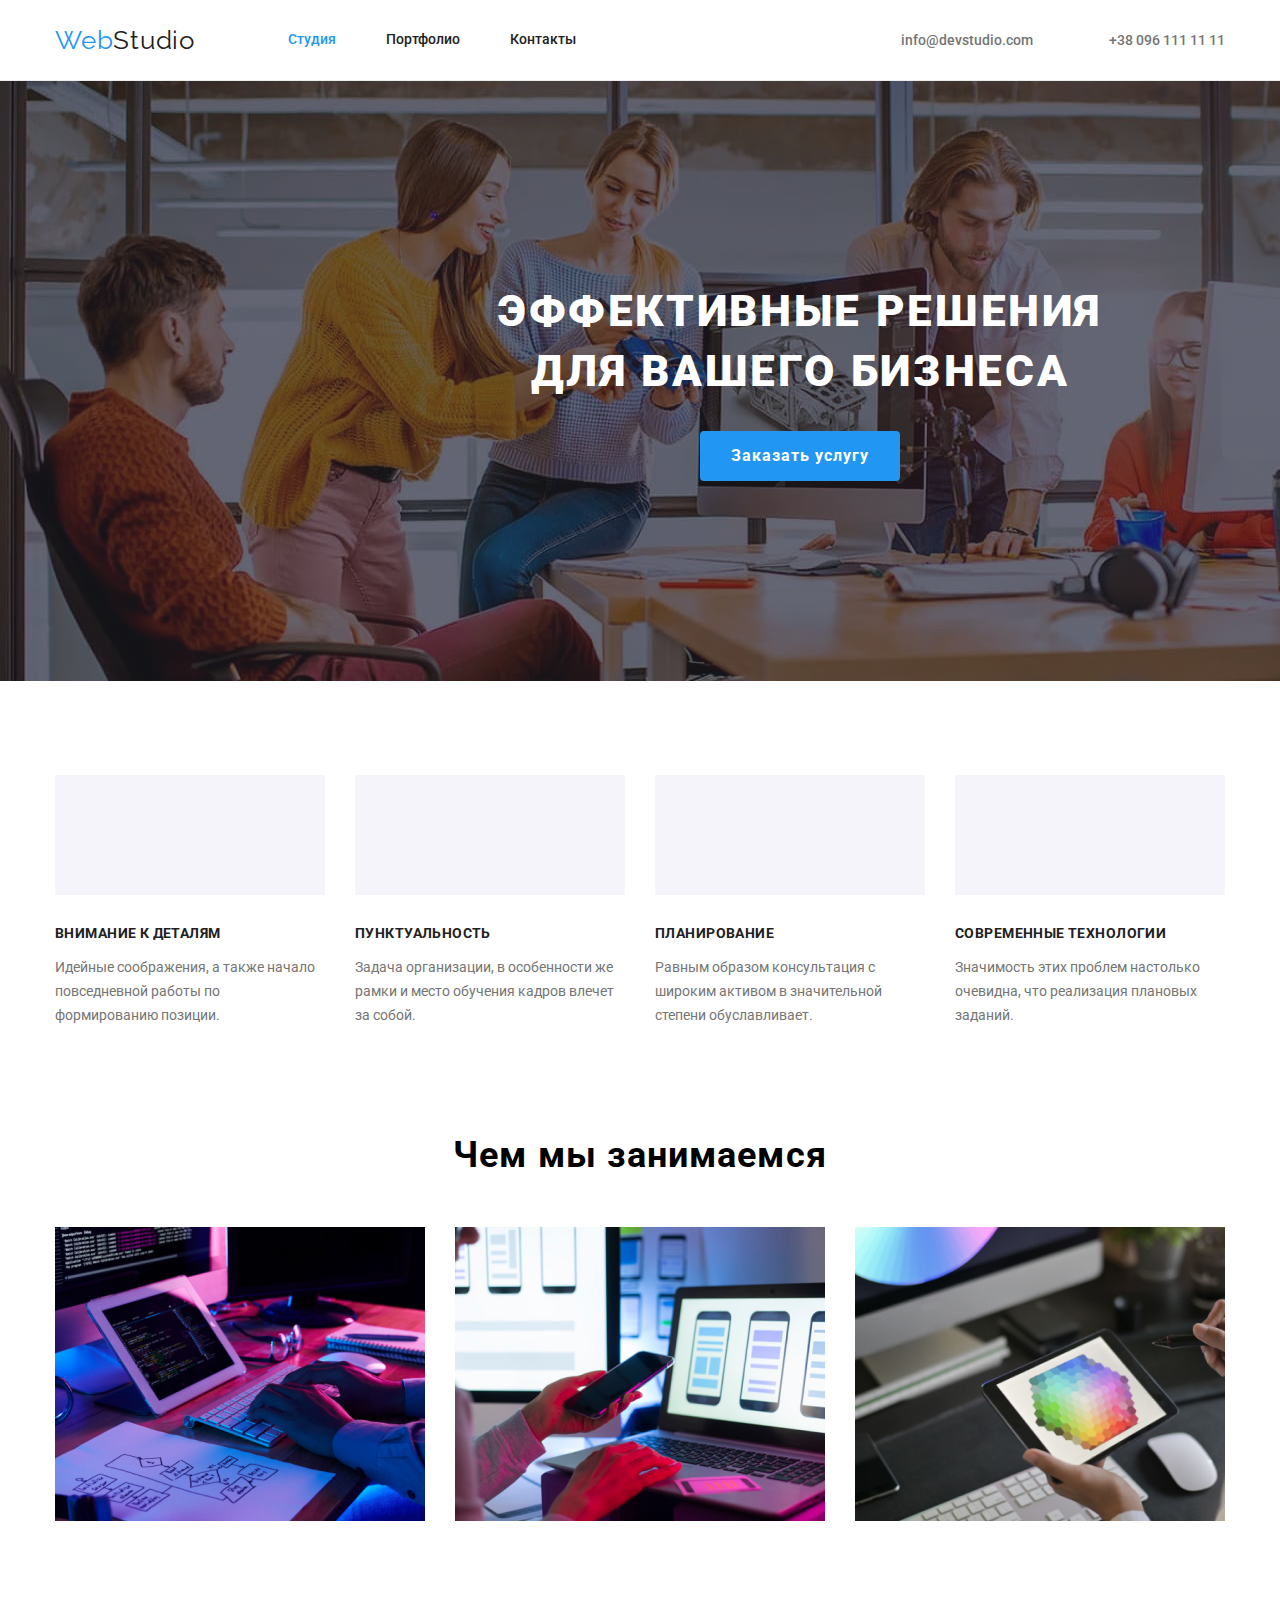
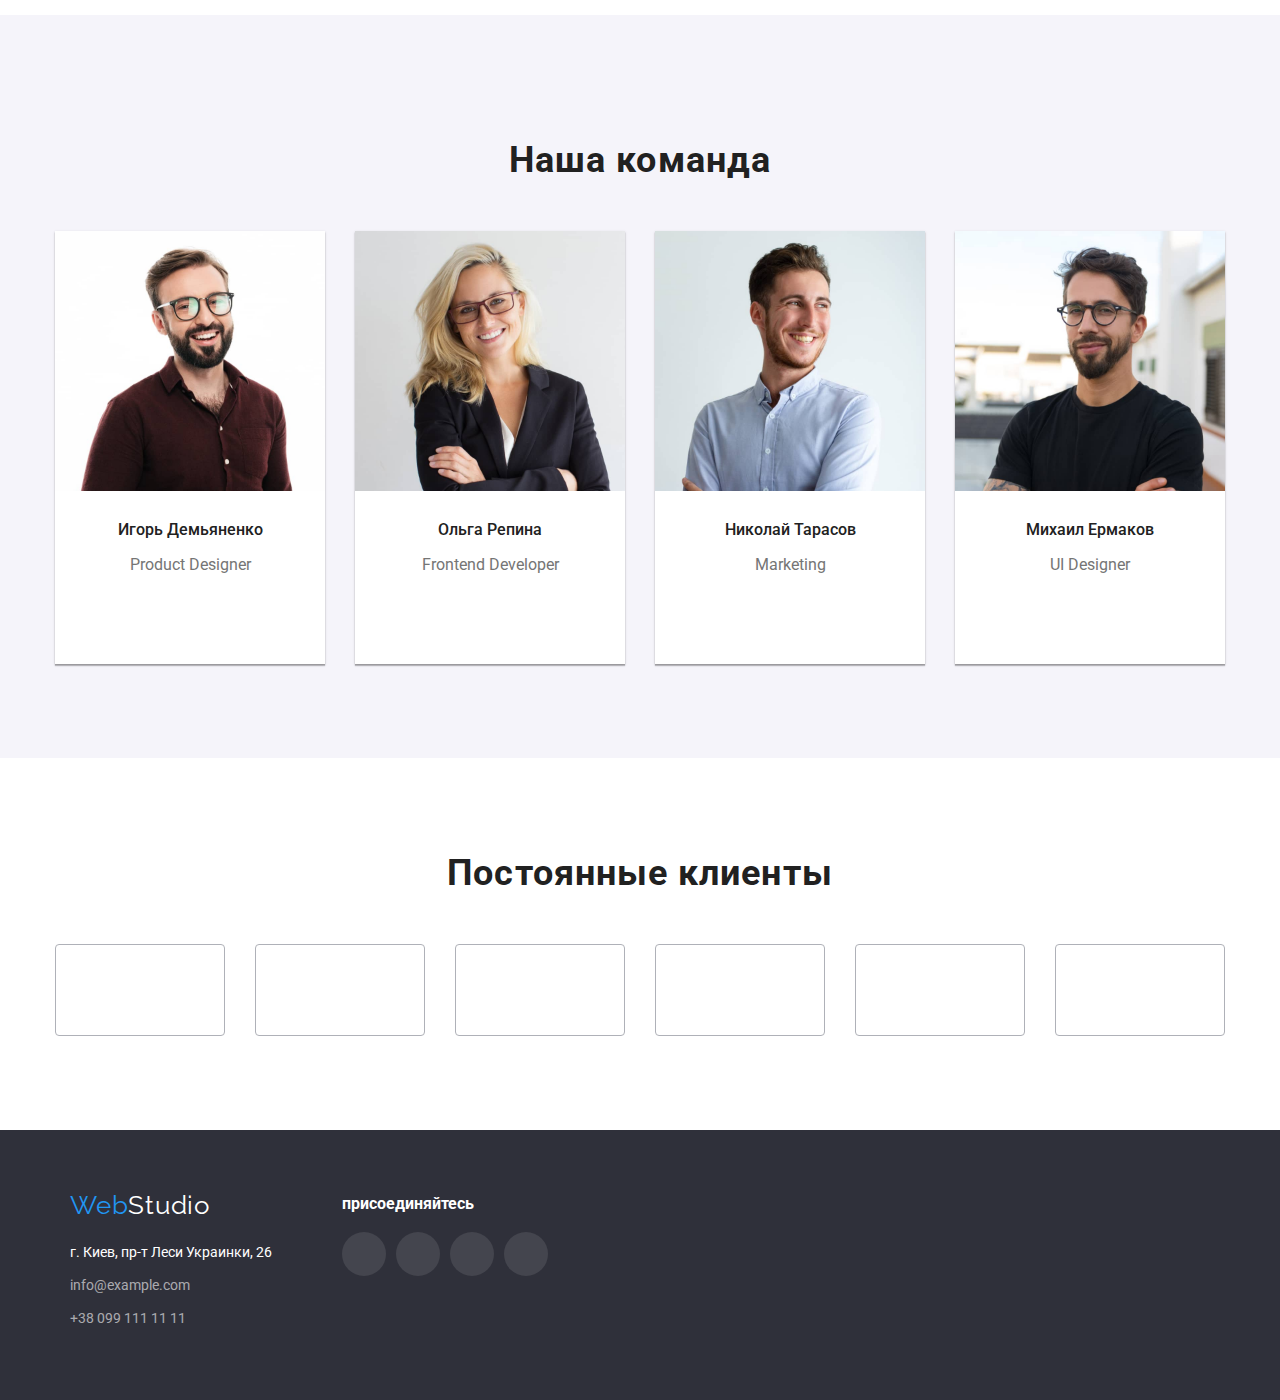
==== commit bc42561f: "dz_3" ====
--- a/index.html
+++ b/index.html
@@ -32,13 +32,13 @@
             <ul class="nav-adres list">
                 <li class="item"><a href="malito:info@devstudio.com" class="nav-adres-link link">
                         <svg class="svg-fone">
-                            <use href="/home_work_3/imags/svg/sprite.svg#icon-envelope"></use>
+                            <use href="/home_work_4/imags/svg/sprite.svg#icon-envelope"></use>
 
                         </svg>info@devstudio.com
                     </a>
                 </li>
                 <li class="item"><a href="tel:+38 096 111 11 11" class="nav-adres-link link"><svg class="svg-fone">
-                            <use href="/home_work_3/imags/svg/sprite.svg#icon-smartphone"></use>
+                            <use href="/home_work_4/imags/svg/sprite.svg#icon-smartphone"></use>
 
                         </svg>+38 096 111 11 11</a>
 
@@ -63,24 +63,24 @@
             <ul class="section-icon ">
                 <li class="section-icon-item">
                     <svg class="section-icons-svg">
-                        <use href="/home_work_3/imags/svg/sprite.svg#icon-antenna"></use>
+                        <use href="/home_work_4/imags/svg/sprite.svg#icon-antenna"></use>
                     </svg>
                 </li>
                 <li class="section-icon-item">
                     <svg class="section-icons-svg">
-                        <use href="/home_work_3/imags/svg/sprite.svg#icon-clock"></use>
+                        <use href="/home_work_4/imags/svg/sprite.svg#icon-clock"></use>
                     </svg>
 
                 </li>
                 <li class="section-icon-item">
                     <svg class="section-icons-svg">
-                        <use href="/home_work_3/imags/svg/sprite.svg#icon-diagram"></use>
+                        <use href="/home_work_4/imags/svg/sprite.svg#icon-diagram"></use>
                     </svg>
 
                 </li>
                 <li class="section-icon-item">
                     <svg class="section-icons-svg">
-                        <use href="/home_work_3/imags/svg/sprite.svg#icon-astronaut"></use>
+                        <use href="/home_work_4/imags/svg/sprite.svg#icon-astronaut"></use>
                     </svg>
 
 
@@ -145,28 +145,28 @@
                             <li class="team-icon-item">
                                 <a href="" class="team-icon-link">
                                     <svg class="team-icons-svg">
-                                        <use href="/home_work_3/imags/svg/sprite.svg#icon-instagram"></use>
-                                    </svg>
-                                </a>
-                            </li>
-                            <li class="team-icon-item">
-                                <a href="" class="team-icon-link">
-                                    <svg class="team-icons-svg">
-                                        <use href="/home_work_3/imags/svg/sprite.svg#icon-twitter"></use>
-                                    </svg>
-                                </a>
-                            </li>
-                            <li class="team-icon-item">
-                                <a href="" class="team-icon-link">
-                                    <svg class="team-icons-svg">
-                                        <use href="/home_work_3/imags/svg/sprite.svg#icon-facebook"></use>
-                                    </svg>
-                                </a>
-                            </li>
-                            <li class="team-icon-item">
-                                <a href="" class="team-icon-link">
-                                    <svg class="team-icons-svg">
-                                        <use href="/home_work_3/imags/svg/sprite.svg#icon-linkedin"></use>
+                                        <use href="/home_work_4/imags/svg/sprite.svg#icon-instagram"></use>
+                                    </svg>
+                                </a>
+                            </li>
+                            <li class="team-icon-item">
+                                <a href="" class="team-icon-link">
+                                    <svg class="team-icons-svg">
+                                        <use href="/home_work_4/imags/svg/sprite.svg#icon-twitter"></use>
+                                    </svg>
+                                </a>
+                            </li>
+                            <li class="team-icon-item">
+                                <a href="" class="team-icon-link">
+                                    <svg class="team-icons-svg">
+                                        <use href="/home_work_4/imags/svg/sprite.svg#icon-facebook"></use>
+                                    </svg>
+                                </a>
+                            </li>
+                            <li class="team-icon-item">
+                                <a href="" class="team-icon-link">
+                                    <svg class="team-icons-svg">
+                                        <use href="/home_work_4/imags/svg/sprite.svg#icon-linkedin"></use>
                                     </svg>
                                 </a>
                             </li>
@@ -180,28 +180,28 @@
                             <li class="team-icon-item">
                                 <a href="" class="team-icon-link">
                                     <svg class="team-icons-svg">
-                                        <use href="/home_work_3/imags/svg/sprite.svg#icon-instagram"></use>
-                                    </svg>
-                                </a>
-                            </li>
-                            <li class="team-icon-item">
-                                <a href="" class="team-icon-link">
-                                    <svg class="team-icons-svg">
-                                        <use href="/home_work_3/imags/svg/sprite.svg#icon-twitter"></use>
-                                    </svg>
-                                </a>
-                            </li>
-                            <li class="team-icon-item">
-                                <a href="" class="team-icon-link">
-                                    <svg class="team-icons-svg">
-                                        <use href="/home_work_3/imags/svg/sprite.svg#icon-facebook"></use>
-                                    </svg>
-                                </a>
-                            </li>
-                            <li class="team-icon-item">
-                                <a href="" class="team-icon-link">
-                                    <svg class="team-icons-svg">
-                                        <use href="/home_work_3/imags/svg/sprite.svg#icon-linkedin"></use>
+                                        <use href="/home_work_4/imags/svg/sprite.svg#icon-instagram"></use>
+                                    </svg>
+                                </a>
+                            </li>
+                            <li class="team-icon-item">
+                                <a href="" class="team-icon-link">
+                                    <svg class="team-icons-svg">
+                                        <use href="/home_work_4/imags/svg/sprite.svg#icon-twitter"></use>
+                                    </svg>
+                                </a>
+                            </li>
+                            <li class="team-icon-item">
+                                <a href="" class="team-icon-link">
+                                    <svg class="team-icons-svg">
+                                        <use href="/home_work_4/imags/svg/sprite.svg#icon-facebook"></use>
+                                    </svg>
+                                </a>
+                            </li>
+                            <li class="team-icon-item">
+                                <a href="" class="team-icon-link">
+                                    <svg class="team-icons-svg">
+                                        <use href="/home_work_4/imags/svg/sprite.svg#icon-linkedin"></use>
                                     </svg>
                                 </a>
                             </li>
@@ -215,28 +215,28 @@
                             <li class="team-icon-item">
                                 <a href="" class="team-icon-link">
                                     <svg class="team-icons-svg">
-                                        <use href="/home_work_3/imags/svg/sprite.svg#icon-instagram"></use>
-                                    </svg>
-                                </a>
-                            </li>
-                            <li class="team-icon-item">
-                                <a href="" class="team-icon-link">
-                                    <svg class="team-icons-svg">
-                                        <use href="/home_work_3/imags/svg/sprite.svg#icon-twitter"></use>
-                                    </svg>
-                                </a>
-                            </li>
-                            <li class="team-icon-item">
-                                <a href="" class="team-icon-link">
-                                    <svg class="team-icons-svg">
-                                        <use href="/home_work_3/imags/svg/sprite.svg#icon-facebook"></use>
-                                    </svg>
-                                </a>
-                            </li>
-                            <li class="team-icon-item">
-                                <a href="" class="team-icon-link">
-                                    <svg class="team-icons-svg">
-                                        <use href="/home_work_3/imags/svg/sprite.svg#icon-linkedin"></use>
+                                        <use href="/home_work_4/imags/svg/sprite.svg#icon-instagram"></use>
+                                    </svg>
+                                </a>
+                            </li>
+                            <li class="team-icon-item">
+                                <a href="" class="team-icon-link">
+                                    <svg class="team-icons-svg">
+                                        <use href="/home_work_4/imags/svg/sprite.svg#icon-twitter"></use>
+                                    </svg>
+                                </a>
+                            </li>
+                            <li class="team-icon-item">
+                                <a href="" class="team-icon-link">
+                                    <svg class="team-icons-svg">
+                                        <use href="/home_work_4/imags/svg/sprite.svg#icon-facebook"></use>
+                                    </svg>
+                                </a>
+                            </li>
+                            <li class="team-icon-item">
+                                <a href="" class="team-icon-link">
+                                    <svg class="team-icons-svg">
+                                        <use href="/home_work_4/imags/svg/sprite.svg#icon-linkedin"></use>
                                     </svg>
                                 </a>
                             </li>
@@ -250,28 +250,28 @@
                             <li class="team-icon-item">
                                 <a href="" class="team-icon-link">
                                     <svg class="team-icons-svg">
-                                        <use href="/home_work_3/imags/svg/sprite.svg#icon-instagram"></use>
-                                    </svg>
-                                </a>
-                            </li>
-                            <li class="team-icon-item">
-                                <a href="" class="team-icon-link">
-                                    <svg class="team-icons-svg">
-                                        <use href="/home_work_3/imags/svg/sprite.svg#icon-twitter"></use>
-                                    </svg>
-                                </a>
-                            </li>
-                            <li class="team-icon-item">
-                                <a href="" class="team-icon-link">
-                                    <svg class="team-icons-svg">
-                                        <use href="/home_work_3/imags/svg/sprite.svg#icon-facebook"></use>
-                                    </svg>
-                                </a>
-                            </li>
-                            <li class="team-icon-item">
-                                <a href="" class="team-icon-link">
-                                    <svg class="team-icons-svg">
-                                        <use href="/home_work_3/imags/svg/sprite.svg#icon-linkedin"></use>
+                                        <use href="/home_work_4/imags/svg/sprite.svg#icon-instagram"></use>
+                                    </svg>
+                                </a>
+                            </li>
+                            <li class="team-icon-item">
+                                <a href="" class="team-icon-link">
+                                    <svg class="team-icons-svg">
+                                        <use href="/home_work_4/imags/svg/sprite.svg#icon-twitter"></use>
+                                    </svg>
+                                </a>
+                            </li>
+                            <li class="team-icon-item">
+                                <a href="" class="team-icon-link">
+                                    <svg class="team-icons-svg">
+                                        <use href="/home_work_4/imags/svg/sprite.svg#icon-facebook"></use>
+                                    </svg>
+                                </a>
+                            </li>
+                            <li class="team-icon-item">
+                                <a href="" class="team-icon-link">
+                                    <svg class="team-icons-svg">
+                                        <use href="/home_work_4/imags/svg/sprite.svg#icon-linkedin"></use>
                                     </svg>
                                 </a>
                             </li>
@@ -285,22 +285,22 @@
             <h2 class="client-title">Постоянные клиенты</h2>
             <ul class="list client-conteiner">
                 <li class="client-item"><a href="" class="client-link "><svg class="client-svg">
-                            <use href="/home_work_3/imags/svg/sprite.svg#icon-Logo-1"></use>
-                        </svg></a></li>
-                <li class="client-item"><a href="" class="client-link "><svg class="client-svg">
-                            <use href="/home_work_3/imags/svg/sprite.svg#icon-Logo-2"></use>
-                        </svg></a></li>
-                <li class="client-item"><a href="" class="client-link "><svg class="client-svg">
-                            <use href="/home_work_3/imags/svg/sprite.svg#icon-Logo-3"></use>
-                        </svg></a></li>
-                <li class="client-item"><a href="" class="client-link "><svg class="client-svg">
-                            <use href="/home_work_3/imags/svg/sprite.svg#icon-Logo-4"></use>
-                        </svg></a></li>
-                <li class="client-item"><a href="" class="client-link "><svg class="client-svg">
-                            <use href="/home_work_3/imags/svg/sprite.svg#icon-Logo-5"></use>
-                        </svg></a></li>
-                <li class="client-item"><a href="" class="client-link "><svg class="client-svg">
-                            <use href="/home_work_3/imags/svg/sprite.svg#icon-Logo-6"></use>
+                            <use href="/home_work_4/imags/svg/sprite.svg#icon-Logo-1"></use>
+                        </svg></a></li>
+                <li class="client-item"><a href="" class="client-link "><svg class="client-svg">
+                            <use href="/home_work_4/imags/svg/sprite.svg#icon-Logo-2"></use>
+                        </svg></a></li>
+                <li class="client-item"><a href="" class="client-link "><svg class="client-svg">
+                            <use href="/home_work_4/imags/svg/sprite.svg#icon-Logo-3"></use>
+                        </svg></a></li>
+                <li class="client-item"><a href="" class="client-link "><svg class="client-svg">
+                            <use href="/home_work_4/imags/svg/sprite.svg#icon-Logo-4"></use>
+                        </svg></a></li>
+                <li class="client-item"><a href="" class="client-link "><svg class="client-svg">
+                            <use href="/home_work_4/imags/svg/sprite.svg#icon-Logo-5"></use>
+                        </svg></a></li>
+                <li class="client-item"><a href="" class="client-link "><svg class="client-svg">
+                            <use href="/home_work_4/imags/svg/sprite.svg#icon-Logo-6"></use>
                         </svg></a></li>
             </ul>
         </section>
@@ -324,28 +324,28 @@
                     <li class="footer-icon-item">
                         <a href="" class="footer-icon-link">
                             <svg class="footer-icons-svg">
-                                <use href="/home_work_3/imags/svg/sprite.svg#icon-instagram"></use>
+                                <use href="/home_work_4/imags/svg/sprite.svg#icon-instagram"></use>
                             </svg>
                         </a>
                     </li>
                     <li class="footer-icon-item">
                         <a href="" class="footer-icon-link">
                             <svg class="footer-icons-svg">
-                                <use href="/home_work_3/imags/svg/sprite.svg#icon-twitter"></use>
+                                <use href="/home_work_4/imags/svg/sprite.svg#icon-twitter"></use>
                             </svg>
                         </a>
                     </li>
                     <li class="footer-icon-item">
                         <a href="" class="footer-icon-link">
                             <svg class="footer-icons-svg">
-                                <use href="/home_work_3/imags/svg/sprite.svg#icon-facebook"></use>
+                                <use href="/home_work_4/imags/svg/sprite.svg#icon-facebook"></use>
                             </svg>
                         </a>
                     </li>
                     <li class="footer-icon-item">
                         <a href="" class="footer-icon-link">
                             <svg class="footer-icons-svg">
-                                <use href="/home_work_3/imags/svg/sprite.svg#icon-linkedin"></use>
+                                <use href="/home_work_4/imags/svg/sprite.svg#icon-linkedin"></use>
                             </svg>
                         </a>
                     </li>
--- a/css/stile.css
+++ b/css/stile.css
@@ -26,6 +26,9 @@
   background-color: var(--alt-title-cl);
 }
 /*Навигация*/
+header {
+  border-bottom: 1px solid #ececec;
+}
 .list {
   padding: 0;
   margin: 0;
@@ -391,17 +394,16 @@
   padding: 16px 32px 16px 32px;
   border: 1px solid #afb1b8;
   border-radius: 4px;
+  color: #afb1b8;
 }
 .client-svg {
   width: 106px;
   height: 60px;
-  fill: #afb1b8;
+  fill: currentColor;
 }
 .client-link:hover {
+  color: #2196f3;
   border: 1px solid #2196f3;
-}
-.client-svg:hover {
-  fill: var(--accent-cl);
 }
 
 /*Футер*/
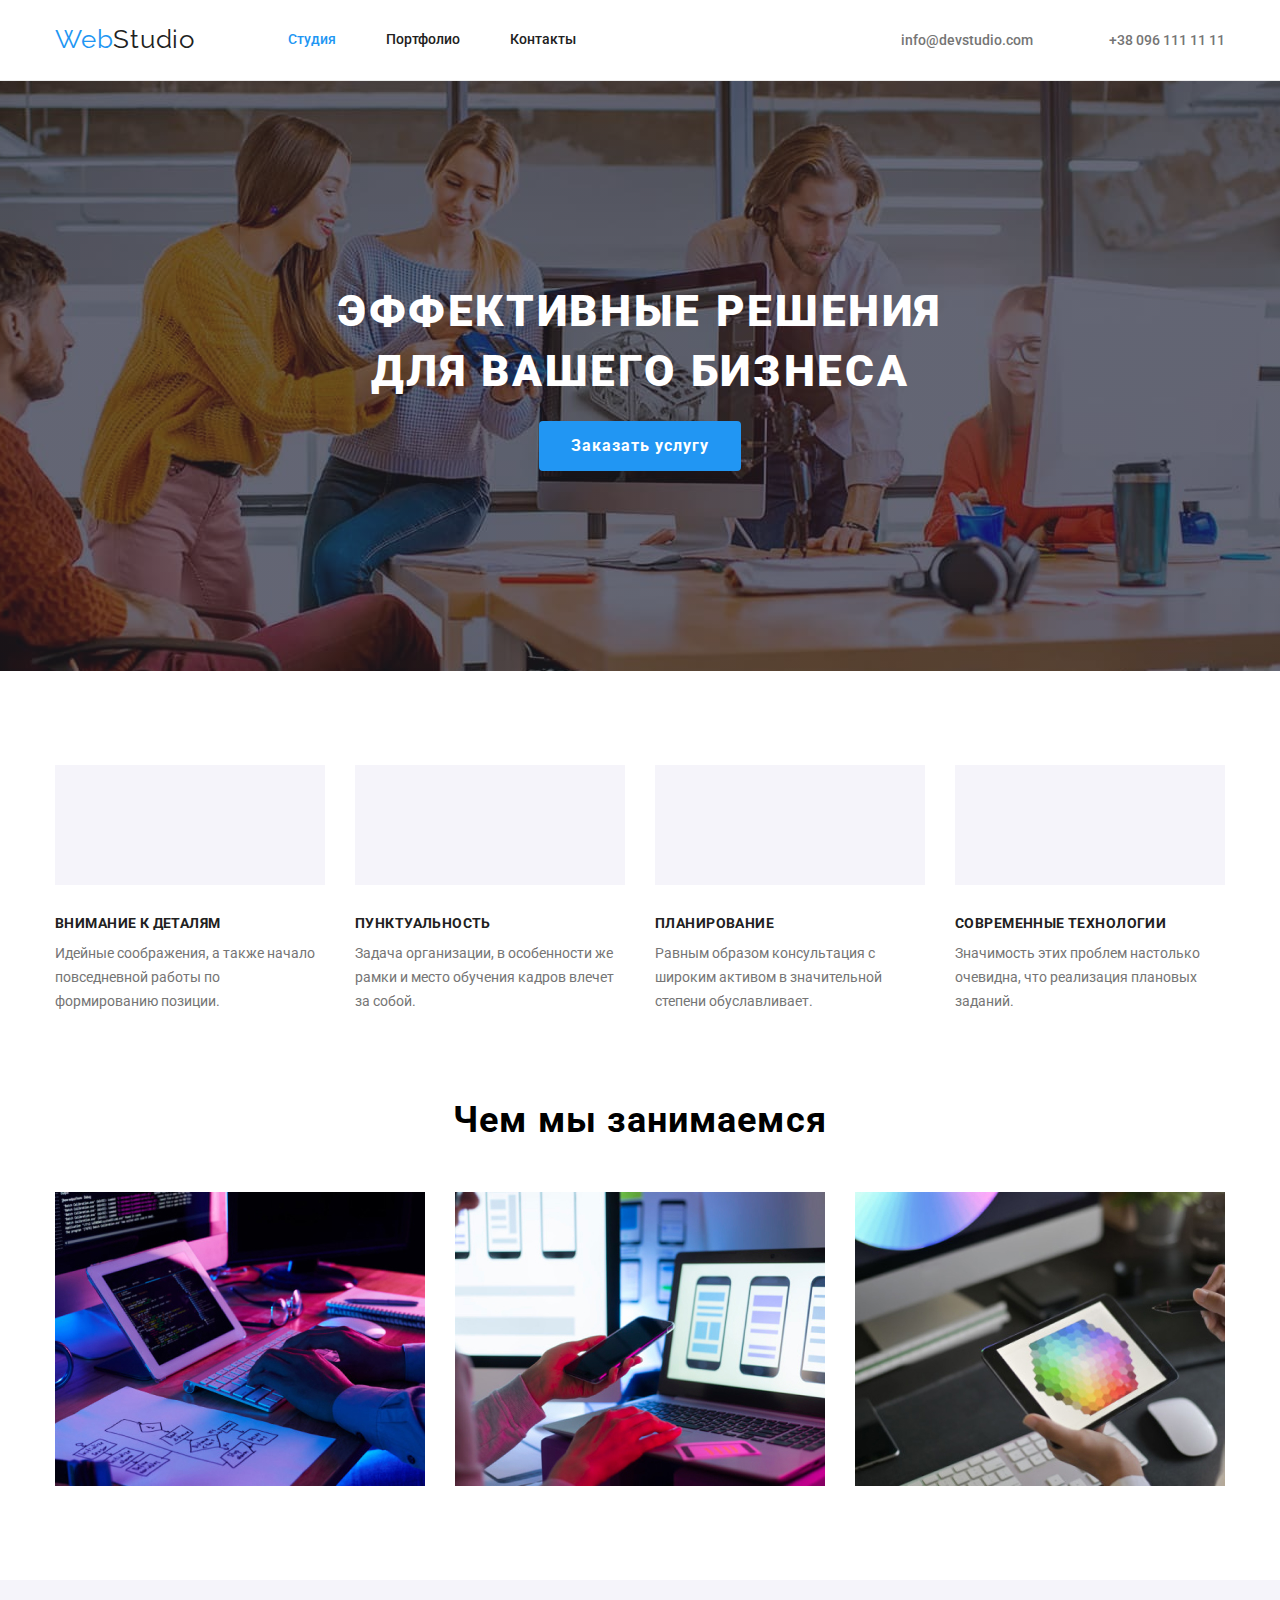
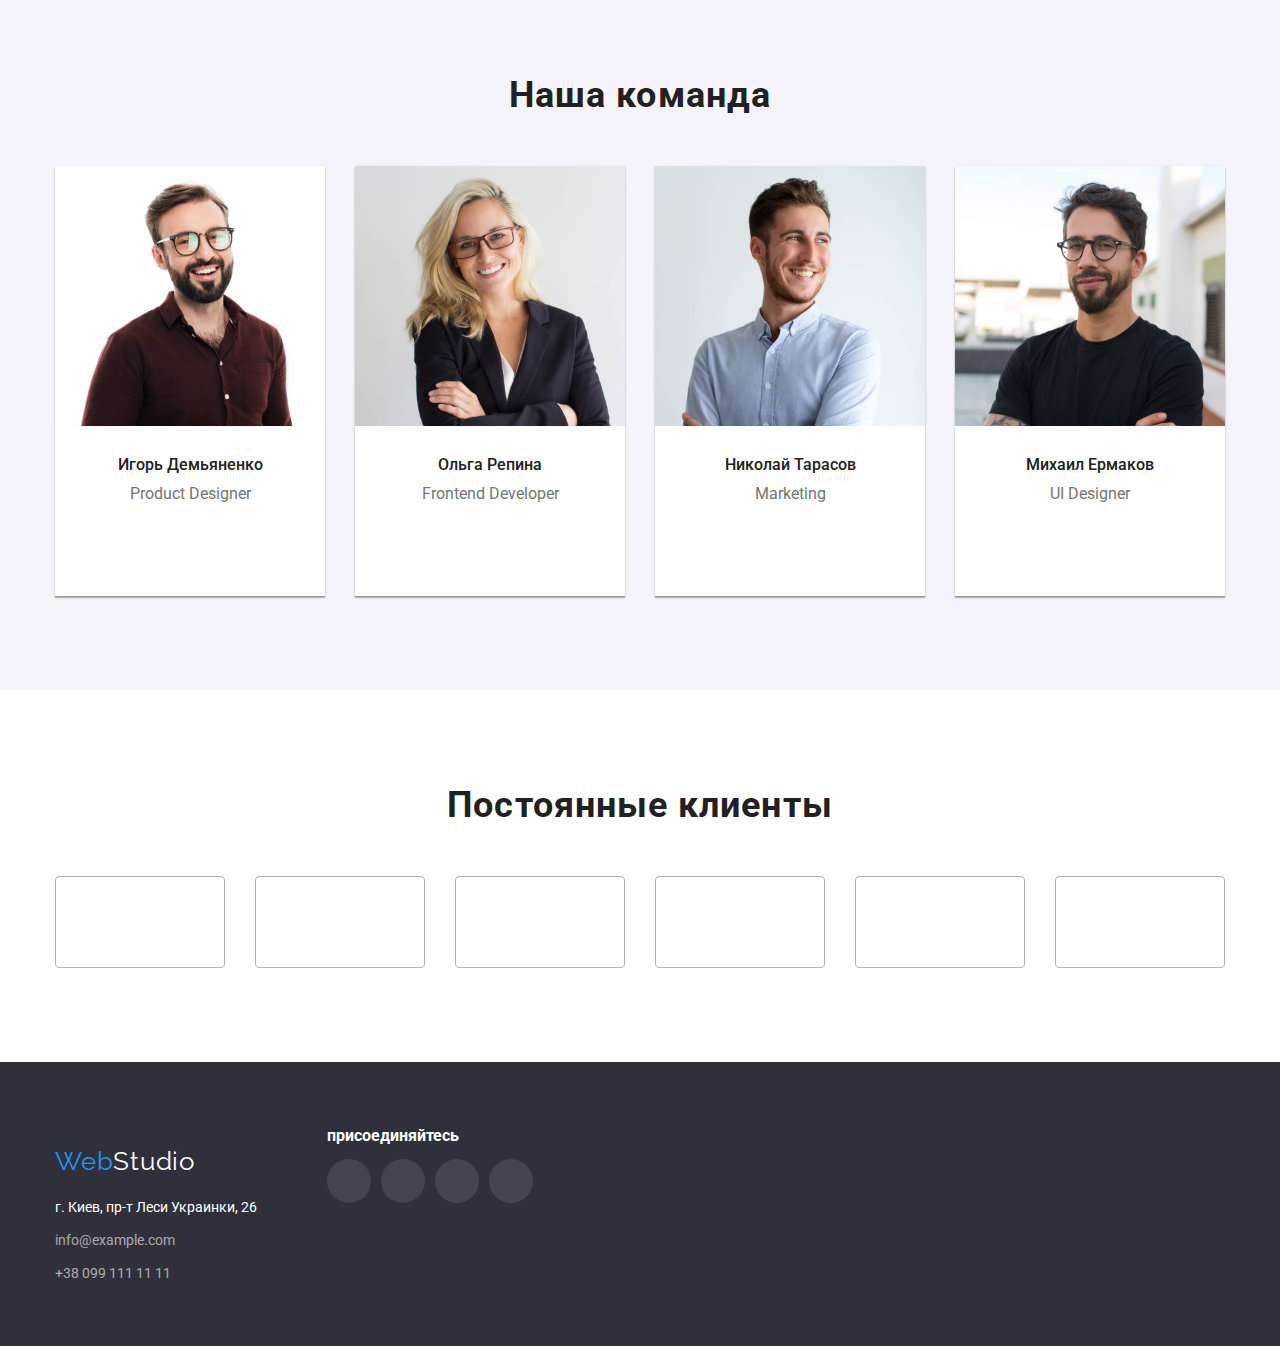
==== commit 82104943: "dz_3" ====
--- a/index.html
+++ b/index.html
@@ -15,7 +15,7 @@
     <link rel="stylesheet" href="./css/stile.css">
 </head>
 
-<body class="page">
+<body>
     <header>
         <!--Навигация-->
         <div class="nav-container nav-page">
@@ -32,13 +32,13 @@
             <ul class="nav-adres list">
                 <li class="item"><a href="malito:info@devstudio.com" class="nav-adres-link link">
                         <svg class="svg-fone">
-                            <use href="/home_work_4/imags/svg/sprite.svg#icon-envelope"></use>
+                            <use href="/home_work_3/imags/svg/sprite.svg#icon-envelope"></use>
 
                         </svg>info@devstudio.com
                     </a>
                 </li>
                 <li class="item"><a href="tel:+38 096 111 11 11" class="nav-adres-link link"><svg class="svg-fone">
-                            <use href="/home_work_4/imags/svg/sprite.svg#icon-smartphone"></use>
+                            <use href="/home_work_3/imags/svg/sprite.svg#icon-smartphone"></use>
 
                         </svg>+38 096 111 11 11</a>
 
@@ -51,82 +51,72 @@
         <!--Герой-->
 
         <section class="hiro-bk">
-            <div class="container">
-                <h1 class="hiro-title">Эффективные решения для вашего бизнеса</h1>
-                <button class="hiro-button">Заказать услугу</button>
+            <div class="hiro-container"></div>
+            <h1 class="hiro-title">Эффективные решения для вашего бизнеса</h1>
+            <button class="hiro-button">Заказать услугу</button>
             </div>
         </section>
 
         <!--Наши технологии-->
 
-        <section class="section-bg container">
-            <ul class="section-icon ">
-                <li class="section-icon-item">
-                    <svg class="section-icons-svg">
-                        <use href="/home_work_4/imags/svg/sprite.svg#icon-antenna"></use>
-                    </svg>
-                </li>
-                <li class="section-icon-item">
-                    <svg class="section-icons-svg">
-                        <use href="/home_work_4/imags/svg/sprite.svg#icon-clock"></use>
-                    </svg>
-
-                </li>
-                <li class="section-icon-item">
-                    <svg class="section-icons-svg">
-                        <use href="/home_work_4/imags/svg/sprite.svg#icon-diagram"></use>
-                    </svg>
-
-                </li>
-                <li class="section-icon-item">
-                    <svg class="section-icons-svg">
-                        <use href="/home_work_4/imags/svg/sprite.svg#icon-astronaut"></use>
-                    </svg>
-
-
-                </li>
-            </ul>
-            <ul class="list section-tehnic">
-
-                <li>
-                    <h3 class="aboutus-title">Внимание к деталям</h3>
-                    <p class="aboutus-text text">Идейные соображения, а также начало повседневной работы по
-                        формированию
-                        позиции.</p>
-                </li>
-                <li>
-                    <h3 class="aboutus-title">Пунктуальность</h3>
-                    <p class="aboutus-text text">Задача организации, в особенности же рамки и место обучения кадров
-                        влечет за собой.
-                    </p>
-                </li>
-                <li>
-                    <h3 class="aboutus-title">Планирование</h3>
-                    <p class="aboutus-text text">Равным образом консультация с широким активом в значительной
-                        степени
-                        обуславливает.
-                    </p>
-                </li>
-                <li>
-                    <h3 class="aboutus-title">Современные технологии</h3>
-                    <p class="aboutus-text text">Значимость этих проблем настолько очевидна, что реализация плановых
-                        заданий.</p>
-                </li>
-            </ul>
+        <section class="section-about">
+            <div class="about-conteiner">
+                <ul class="list section-tehnic">
+                    <li class="about-item">
+                        <div class="svg-conteiner"><svg class="about-svg">
+                                <use href="/home_work_3/imags/svg/sprite.svg#icon-antenna"></use>
+                            </svg></div>
+                        <h3 class="about-title">Внимание к деталям</h3>
+                        <p class="aboutus-text text">Идейные соображения, а также начало повседневной работы по
+                            формированию
+                            позиции.</p>
+                    </li>
+                    <li class="about-item">
+                        <div class="svg-conteiner"><svg class="about-svg">
+                                <use href="/home_work_3/imags/svg/sprite.svg#icon-clock"></use>
+                            </svg></div>
+                        <h3 class="about-title">Пунктуальность</h3>
+                        <p class="aboutus-text text">Задача организации, в особенности же рамки и место обучения кадров
+                            влечет за собой.
+                        </p>
+                    </li>
+                    <li class="about-item">
+                        <div class="svg-conteiner"><svg class="about-svg">
+                                <use href="/home_work_3/imags/svg/sprite.svg#icon-diagram"></use>
+                            </svg></div>
+                        <h3 class="about-title">Планирование</h3>
+                        <p class="aboutus-text text">Равным образом консультация с широким активом в значительной
+                            степени
+                            обуславливает.
+                        </p>
+                    </li>
+                    <li class="about-item">
+                        <div class="svg-conteiner"><svg class="about-svg">
+                                <use href="/home_work_3/imags/svg/sprite.svg#icon-astronaut"></use>
+                            </svg></div>
+
+                        <h3 class="about-title">Современные технологии</h3>
+                        <p class="aboutus-text text">Значимость этих проблем настолько очевидна, что реализация плановых
+                            заданий.</p>
+                    </li>
+                </ul>
+            </div>
         </section>
         <!--Чем мы занимаемся-->
-        <section class="wedoing-box">
-            <h2 class="wedoing-title ">Чем мы занимаемся</h2>
-            <ul class="list wedoing-container">
-                <li class="wedoing-img"><img src="./imags/what-are-we-doing/img-1.jpg" width="370" height="294"
-                        alt="Работа за планшетом с клавиатурой"></li>
-                <li class="wedoing-img"><img src="./imags/what-are-we-doing/img-2.jpg" width="370" height="294"
-                        alt="Работа за ноутбуком">
-                </li>
-                <li class="wedoing-img"><img src="./imags/what-are-we-doing/img-3.jpg" width="370" height="294"
-                        alt="Рисование на планшете">
-                </li>
-            </ul>
+        <section>
+            <div class="wedoing-conteiner">
+                <h2 class="wedoing-title ">Чем мы занимаемся</h2>
+                <ul class="list wedoing-list">
+                    <li class="wedoing-img"><img src="./imags/what-are-we-doing/img-1.jpg" width="370" height="294"
+                            alt="Работа за планшетом с клавиатурой"></li>
+                    <li class="wedoing-img"><img src="./imags/what-are-we-doing/img-2.jpg" width="370" height="294"
+                            alt="Работа за ноутбуком">
+                    </li>
+                    <li class="wedoing-img"><img src="./imags/what-are-we-doing/img-3.jpg" width="370" height="294"
+                            alt="Рисование на планшете">
+                    </li>
+                </ul>
+            </div>
         </section>
 
         </ul>
@@ -145,28 +135,28 @@
                             <li class="team-icon-item">
                                 <a href="" class="team-icon-link">
                                     <svg class="team-icons-svg">
-                                        <use href="/home_work_4/imags/svg/sprite.svg#icon-instagram"></use>
-                                    </svg>
-                                </a>
-                            </li>
-                            <li class="team-icon-item">
-                                <a href="" class="team-icon-link">
-                                    <svg class="team-icons-svg">
-                                        <use href="/home_work_4/imags/svg/sprite.svg#icon-twitter"></use>
-                                    </svg>
-                                </a>
-                            </li>
-                            <li class="team-icon-item">
-                                <a href="" class="team-icon-link">
-                                    <svg class="team-icons-svg">
-                                        <use href="/home_work_4/imags/svg/sprite.svg#icon-facebook"></use>
-                                    </svg>
-                                </a>
-                            </li>
-                            <li class="team-icon-item">
-                                <a href="" class="team-icon-link">
-                                    <svg class="team-icons-svg">
-                                        <use href="/home_work_4/imags/svg/sprite.svg#icon-linkedin"></use>
+                                        <use href="/home_work_3/imags/svg/sprite.svg#icon-instagram"></use>
+                                    </svg>
+                                </a>
+                            </li>
+                            <li class="team-icon-item">
+                                <a href="" class="team-icon-link">
+                                    <svg class="team-icons-svg">
+                                        <use href="/home_work_3/imags/svg/sprite.svg#icon-twitter"></use>
+                                    </svg>
+                                </a>
+                            </li>
+                            <li class="team-icon-item">
+                                <a href="" class="team-icon-link">
+                                    <svg class="team-icons-svg">
+                                        <use href="/home_work_3/imags/svg/sprite.svg#icon-facebook"></use>
+                                    </svg>
+                                </a>
+                            </li>
+                            <li class="team-icon-item">
+                                <a href="" class="team-icon-link">
+                                    <svg class="team-icons-svg">
+                                        <use href="/home_work_3/imags/svg/sprite.svg#icon-linkedin"></use>
                                     </svg>
                                 </a>
                             </li>
@@ -180,28 +170,28 @@
                             <li class="team-icon-item">
                                 <a href="" class="team-icon-link">
                                     <svg class="team-icons-svg">
-                                        <use href="/home_work_4/imags/svg/sprite.svg#icon-instagram"></use>
-                                    </svg>
-                                </a>
-                            </li>
-                            <li class="team-icon-item">
-                                <a href="" class="team-icon-link">
-                                    <svg class="team-icons-svg">
-                                        <use href="/home_work_4/imags/svg/sprite.svg#icon-twitter"></use>
-                                    </svg>
-                                </a>
-                            </li>
-                            <li class="team-icon-item">
-                                <a href="" class="team-icon-link">
-                                    <svg class="team-icons-svg">
-                                        <use href="/home_work_4/imags/svg/sprite.svg#icon-facebook"></use>
-                                    </svg>
-                                </a>
-                            </li>
-                            <li class="team-icon-item">
-                                <a href="" class="team-icon-link">
-                                    <svg class="team-icons-svg">
-                                        <use href="/home_work_4/imags/svg/sprite.svg#icon-linkedin"></use>
+                                        <use href="/home_work_3/imags/svg/sprite.svg#icon-instagram"></use>
+                                    </svg>
+                                </a>
+                            </li>
+                            <li class="team-icon-item">
+                                <a href="" class="team-icon-link">
+                                    <svg class="team-icons-svg">
+                                        <use href="/home_work_3/imags/svg/sprite.svg#icon-twitter"></use>
+                                    </svg>
+                                </a>
+                            </li>
+                            <li class="team-icon-item">
+                                <a href="" class="team-icon-link">
+                                    <svg class="team-icons-svg">
+                                        <use href="/home_work_3/imags/svg/sprite.svg#icon-facebook"></use>
+                                    </svg>
+                                </a>
+                            </li>
+                            <li class="team-icon-item">
+                                <a href="" class="team-icon-link">
+                                    <svg class="team-icons-svg">
+                                        <use href="/home_work_3/imags/svg/sprite.svg#icon-linkedin"></use>
                                     </svg>
                                 </a>
                             </li>
@@ -215,28 +205,28 @@
                             <li class="team-icon-item">
                                 <a href="" class="team-icon-link">
                                     <svg class="team-icons-svg">
-                                        <use href="/home_work_4/imags/svg/sprite.svg#icon-instagram"></use>
-                                    </svg>
-                                </a>
-                            </li>
-                            <li class="team-icon-item">
-                                <a href="" class="team-icon-link">
-                                    <svg class="team-icons-svg">
-                                        <use href="/home_work_4/imags/svg/sprite.svg#icon-twitter"></use>
-                                    </svg>
-                                </a>
-                            </li>
-                            <li class="team-icon-item">
-                                <a href="" class="team-icon-link">
-                                    <svg class="team-icons-svg">
-                                        <use href="/home_work_4/imags/svg/sprite.svg#icon-facebook"></use>
-                                    </svg>
-                                </a>
-                            </li>
-                            <li class="team-icon-item">
-                                <a href="" class="team-icon-link">
-                                    <svg class="team-icons-svg">
-                                        <use href="/home_work_4/imags/svg/sprite.svg#icon-linkedin"></use>
+                                        <use href="/home_work_3/imags/svg/sprite.svg#icon-instagram"></use>
+                                    </svg>
+                                </a>
+                            </li>
+                            <li class="team-icon-item">
+                                <a href="" class="team-icon-link">
+                                    <svg class="team-icons-svg">
+                                        <use href="/home_work_3/imags/svg/sprite.svg#icon-twitter"></use>
+                                    </svg>
+                                </a>
+                            </li>
+                            <li class="team-icon-item">
+                                <a href="" class="team-icon-link">
+                                    <svg class="team-icons-svg">
+                                        <use href="/home_work_3/imags/svg/sprite.svg#icon-facebook"></use>
+                                    </svg>
+                                </a>
+                            </li>
+                            <li class="team-icon-item">
+                                <a href="" class="team-icon-link">
+                                    <svg class="team-icons-svg">
+                                        <use href="/home_work_3/imags/svg/sprite.svg#icon-linkedin"></use>
                                     </svg>
                                 </a>
                             </li>
@@ -250,28 +240,28 @@
                             <li class="team-icon-item">
                                 <a href="" class="team-icon-link">
                                     <svg class="team-icons-svg">
-                                        <use href="/home_work_4/imags/svg/sprite.svg#icon-instagram"></use>
-                                    </svg>
-                                </a>
-                            </li>
-                            <li class="team-icon-item">
-                                <a href="" class="team-icon-link">
-                                    <svg class="team-icons-svg">
-                                        <use href="/home_work_4/imags/svg/sprite.svg#icon-twitter"></use>
-                                    </svg>
-                                </a>
-                            </li>
-                            <li class="team-icon-item">
-                                <a href="" class="team-icon-link">
-                                    <svg class="team-icons-svg">
-                                        <use href="/home_work_4/imags/svg/sprite.svg#icon-facebook"></use>
-                                    </svg>
-                                </a>
-                            </li>
-                            <li class="team-icon-item">
-                                <a href="" class="team-icon-link">
-                                    <svg class="team-icons-svg">
-                                        <use href="/home_work_4/imags/svg/sprite.svg#icon-linkedin"></use>
+                                        <use href="/home_work_3/imags/svg/sprite.svg#icon-instagram"></use>
+                                    </svg>
+                                </a>
+                            </li>
+                            <li class="team-icon-item">
+                                <a href="" class="team-icon-link">
+                                    <svg class="team-icons-svg">
+                                        <use href="/home_work_3/imags/svg/sprite.svg#icon-twitter"></use>
+                                    </svg>
+                                </a>
+                            </li>
+                            <li class="team-icon-item">
+                                <a href="" class="team-icon-link">
+                                    <svg class="team-icons-svg">
+                                        <use href="/home_work_3/imags/svg/sprite.svg#icon-facebook"></use>
+                                    </svg>
+                                </a>
+                            </li>
+                            <li class="team-icon-item">
+                                <a href="" class="team-icon-link">
+                                    <svg class="team-icons-svg">
+                                        <use href="/home_work_3/imags/svg/sprite.svg#icon-linkedin"></use>
                                     </svg>
                                 </a>
                             </li>
@@ -281,76 +271,84 @@
             </div>
         </section>
         <!--Постоянные клиенты-->
-        <section class="client-box">
-            <h2 class="client-title">Постоянные клиенты</h2>
-            <ul class="list client-conteiner">
-                <li class="client-item"><a href="" class="client-link "><svg class="client-svg">
-                            <use href="/home_work_4/imags/svg/sprite.svg#icon-Logo-1"></use>
-                        </svg></a></li>
-                <li class="client-item"><a href="" class="client-link "><svg class="client-svg">
-                            <use href="/home_work_4/imags/svg/sprite.svg#icon-Logo-2"></use>
-                        </svg></a></li>
-                <li class="client-item"><a href="" class="client-link "><svg class="client-svg">
-                            <use href="/home_work_4/imags/svg/sprite.svg#icon-Logo-3"></use>
-                        </svg></a></li>
-                <li class="client-item"><a href="" class="client-link "><svg class="client-svg">
-                            <use href="/home_work_4/imags/svg/sprite.svg#icon-Logo-4"></use>
-                        </svg></a></li>
-                <li class="client-item"><a href="" class="client-link "><svg class="client-svg">
-                            <use href="/home_work_4/imags/svg/sprite.svg#icon-Logo-5"></use>
-                        </svg></a></li>
-                <li class="client-item"><a href="" class="client-link "><svg class="client-svg">
-                            <use href="/home_work_4/imags/svg/sprite.svg#icon-Logo-6"></use>
-                        </svg></a></li>
-            </ul>
+        <section class="">
+            <div class="client-box">
+                <h2 class="client-title">Постоянные клиенты</h2>
+                <ul class="list client-conteiner">
+                    <li class="client-item"><a href="" class="client-link "><svg class="client-svg">
+                                <use href="/home_work_3/imags/svg/sprite.svg#icon-Logo-1"></use>
+                            </svg></a></li>
+                    <li class="client-item"><a href="" class="client-link "><svg class="client-svg">
+                                <use href="/home_work_3/imags/svg/sprite.svg#icon-Logo-2"></use>
+                            </svg></a></li>
+                    <li class="client-item"><a href="" class="client-link "><svg class="client-svg">
+                                <use href="/home_work_3/imags/svg/sprite.svg#icon-Logo-3"></use>
+                            </svg></a></li>
+                    <li class="client-item"><a href="" class="client-link "><svg class="client-svg">
+                                <use href="/home_work_3/imags/svg/sprite.svg#icon-Logo-4"></use>
+                            </svg></a></li>
+                    <li class="client-item"><a href="" class="client-link "><svg class="client-svg">
+                                <use href="/home_work_3/imags/svg/sprite.svg#icon-Logo-5"></use>
+                            </svg></a></li>
+                    <li class="client-item"><a href="" class="client-link "><svg class="client-svg">
+                                <use href="/home_work_3/imags/svg/sprite.svg#icon-Logo-6"></use>
+                            </svg></a></li>
+                </ul>
+            </div>
         </section>
     </main>
     <!--Футер-->
-    <footer class="footer">
+    <footer>
         <div class="footer-container">
-            <address>
-                <a href="index.html" class="logo link logo-footer"><span class="logo-web ">Web</span>Studio</a>
-                <p class="footer-adres">г. Киев, пр-т Леси Украинки, 26</p>
-                <ul class="list">
-                    <li class="footer-link-margin"><a href="mailto:info@example.com"
-                            class="footer-link link">info@example.com</a></li>
-                    <li class="footer-link-margin"><a href="tel:+38 099 111 11 11" class="footer-link link">+38 099 111
-                            11 11</a></li>
-                </ul>
-            </address>
-            <div class="footer-social">
-                <h2 class="footer-title">присоединяйтесь</h2>
-                <ul class="footer-icon">
-                    <li class="footer-icon-item">
-                        <a href="" class="footer-icon-link">
-                            <svg class="footer-icons-svg">
-                                <use href="/home_work_4/imags/svg/sprite.svg#icon-instagram"></use>
-                            </svg>
-                        </a>
-                    </li>
-                    <li class="footer-icon-item">
-                        <a href="" class="footer-icon-link">
-                            <svg class="footer-icons-svg">
-                                <use href="/home_work_4/imags/svg/sprite.svg#icon-twitter"></use>
-                            </svg>
-                        </a>
-                    </li>
-                    <li class="footer-icon-item">
-                        <a href="" class="footer-icon-link">
-                            <svg class="footer-icons-svg">
-                                <use href="/home_work_4/imags/svg/sprite.svg#icon-facebook"></use>
-                            </svg>
-                        </a>
-                    </li>
-                    <li class="footer-icon-item">
-                        <a href="" class="footer-icon-link">
-                            <svg class="footer-icons-svg">
-                                <use href="/home_work_4/imags/svg/sprite.svg#icon-linkedin"></use>
-                            </svg>
-                        </a>
-                    </li>
-                </ul>
-            </div>
+            <ul class="list footer-box">
+                <li>
+                    <address class="footer-adres-item">
+                        <a href="index.html" class="logo link logo-footer"><span class="logo-web ">Web</span>Studio</a>
+                        <p class="footer-adres">г. Киев, пр-т Леси Украинки, 26</p>
+                        <ul class="list ">
+                            <li class="footer-item"><a href="mailto:info@example.com"
+                                    class="footer-link link">info@example.com</a></li>
+                            <li class="footer-item"><a href="tel:+38 099 111 11 11" class="footer-link link">+38 099 111
+                                    11 11</a></li>
+                        </ul>
+                    </address>
+                </li>
+                <li>
+                    <div class="footer-social">
+                        <h2 class="footer-title">присоединяйтесь</h2>
+                        <ul class="footer-icon">
+                            <li class="footer-icon-item">
+                                <a href="" class="footer-icon-link">
+                                    <svg class="footer-icons-svg">
+                                        <use href="/home_work_3/imags/svg/sprite.svg#icon-instagram"></use>
+                                    </svg>
+                                </a>
+                            </li>
+                            <li class="footer-icon-item">
+                                <a href="" class="footer-icon-link">
+                                    <svg class="footer-icons-svg">
+                                        <use href="/home_work_3/imags/svg/sprite.svg#icon-twitter"></use>
+                                    </svg>
+                                </a>
+                            </li>
+                            <li class="footer-icon-item">
+                                <a href="" class="footer-icon-link">
+                                    <svg class="footer-icons-svg">
+                                        <use href="/home_work_3/imags/svg/sprite.svg#icon-facebook"></use>
+                                    </svg>
+                                </a>
+                            </li>
+                            <li class="footer-icon-item">
+                                <a href="" class="footer-icon-link">
+                                    <svg class="footer-icons-svg">
+                                        <use href="/home_work_3/imags/svg/sprite.svg#icon-linkedin"></use>
+                                    </svg>
+                                </a>
+                            </li>
+                        </ul>
+                    </div>
+                </li>
+            </ul>
         </div>
 </body>
 
--- a/css/stile.css
+++ b/css/stile.css
@@ -11,7 +11,10 @@
 a {
   list-style: none;
 }
-
+h1,
+h2 {
+  margin: 0;
+}
 img {
   display: block;
   max-width: 100%;
@@ -35,13 +38,12 @@
   list-style: none;
 }
 .nav-container {
-  width: 1170px;
-  margin: 0 auto;
-}
-.container {
-  width: 1170px;
-  margin: 0 auto;
-}
+  width: 1200px;
+  margin: 0 auto;
+  padding-left: 15px;
+  padding-right: 15px;
+}
+
 .container_Flex {
   display: flex;
   align-items: center;
@@ -70,6 +72,8 @@
   font-style: normal;
 }
 .logo {
+  padding-top: 24px;
+  padding-bottom: 25px;
   font-family: Raleway;
   color: var(--title-cl);
   width: 700;
@@ -134,23 +138,22 @@
     ),
     url(../imags/fons-hiro/hero-bg.jpg);
   background-repeat: no-repeat;
-
-  width: 1600px;
-  margin-right: auto;
-  margin-left: auto;
-}
-.hiro-bk .container {
-  display: flex;
-  flex-direction: column;
-  justify-content: center;
+  background-position: 50% 50%;
+  padding-top: 200px;
+  padding-bottom: 200px;
+}
+.hiro-container {
+  width: 1200px;
+  margin: 0 auto;
+  padding-left: 15px;
+  padding-right: 15px;
 }
 
 .hiro-title {
   display: block;
   width: 696px;
-  height: 120px;
-  margin-top: 200px;
-  margin-bottom: 30px;
+  height: 140px;
+  padding-bottom: 30px;
   margin-left: auto;
   margin-right: auto;
 
@@ -165,11 +168,9 @@
 
 .hiro-button {
   display: block;
-  margin-bottom: 200px;
   margin-right: auto;
   margin-left: auto;
-  width: 200px;
-  height: 50px;
+  padding: 10px 32px 10px 32px;
   border: none;
   border-radius: 4px;
   font-style: normal;
@@ -183,47 +184,37 @@
 }
 
 /*Технологии*/
-.section-bg {
-  background-color: var(--alt-title-cl);
+.about-conteiner {
+  width: 1200px;
+  margin: 0 auto;
+  padding-left: 15px;
+  padding-right: 15px;
+}
+.section-about {
 }
 .section-tehnic {
   display: flex;
-  margin-top: 0px;
-  margin-bottom: 94px;
-}
-.section-tehnic li {
-  width: 270px;
-  margin-right: 30px;
-}
-.section-tehnic li:last-child {
-  margin-right: 0px;
-}
-.section-icons-svg {
+  padding-top: 94px;
+  padding-bottom: 94px;
+}
+
+.about-svg {
   width: 70px;
   height: 70px;
 }
-.section-icon {
-  list-style: none;
-  display: flex;
-  margin-top: 94px;
-  margin-bottom: 0px;
-  padding: 0px;
-}
-.section-icon-item {
-  margin-right: 30px;
-  display: flex;
+
+.svg-conteiner {
+  display: flex;
+  align-items: center;
   justify-content: center;
-  align-items: center;
   width: 270px;
   height: 120px;
   background-color: var(--second-bg);
 }
-.section-icon-item:last-child {
-  margin-right: 0px;
-}
-.aboutus-title {
-  margin-top: 30px;
-
+.about-title {
+  display: block;
+  padding-top: 30px;
+  margin: 0px;
   font-weight: bold;
   font-size: 14px;
   line-height: 16px;
@@ -231,24 +222,30 @@
   text-transform: uppercase;
   color: var(--title-cl);
 }
+.about-item:not(:last-child) {
+  padding-right: 30px;
+}
 .aboutus-text {
-  margin-top: 10px;
+  margin: 0px;
+  padding-top: 10px;
+  width: 270px;
+  height: 75px;
   font-size: 14px;
   line-height: 24px;
   color: var(--alt-text-cl);
 }
 
 /*Чем мы занимаемся*/
-.wedoing-box {
-  width: 1170px;
-  margin: 0 auto;
-
-  padding-bottom: 94px;
+
+.wedoing-conteiner {
+  width: 1200px;
+  margin: 0 auto;
+  padding-left: 15px;
+  padding-right: 15px;
 }
 .wedoing-title {
   display: block;
-  margin-bottom: 50px;
-  margin-top: 0px;
+  padding-bottom: 50px;
 
   weight: 700;
   font-weight: bold;
@@ -257,36 +254,35 @@
   text-align: center;
   letter-spacing: 0.03em;
 }
-.wedoing-container {
-  display: flex;
-  align-items: center;
+.wedoing-list {
+  display: flex;
+  padding-bottom: 94px;
 }
 .wedoing-img {
   width: auto;
   height: auto;
   display: flex;
-  margin-right: 30px;
+  padding-right: 30px;
 }
 .wedoing-img:last-child {
-  margin-right: 0px;
+  padding-right: 0px;
 }
 /*Наша команда */
+
 .team-section {
   background-color: var(--second-bg);
 }
 .team-container {
-  width: 1170px;
-  margin: 0 auto;
-
-  padding-top: 94px;
-  padding-bottom: 94px;
-  background-color: var(--second-bg);
+  width: 1200px;
+  margin: 0 auto;
+  padding-left: 15px;
+  padding-right: 15px;
 }
 .team-title {
   display: block;
   margin-right: auto;
   margin-left: auto;
-  margin-bottom: 50px;
+  padding-top: 94px;
 
   font-weight: bold;
   font-size: 36px;
@@ -308,12 +304,13 @@
 }
 .team-img-box {
   display: flex;
+  padding-top: 50px;
+  padding-bottom: 94px;
 }
 .team-icon {
   display: flex;
-  margin-left: 30px;
-  margin-right: 30px;
-  margin-bottom: 30px;
+
+  padding: 16px 30px 32px;
 }
 
 .team-icon-link {
@@ -340,7 +337,8 @@
 }
 
 .team-name {
-  margin-top: 30px;
+  margin: 0px;
+  padding-top: 30px;
 
   font-weight: 500;
   font-size: 16px;
@@ -349,7 +347,8 @@
   color: var(--main-text-cl);
 }
 .team-prof {
-  margin-top: 10px;
+  margin: 0px;
+  padding-top: 10px;
   font-weight: normal;
   font-size: 16px;
   line-height: 1.18;
@@ -359,16 +358,17 @@
 /*Постоянные клиенты*/
 
 .client-box {
-  width: 1170px;
-  margin: 0 auto;
+  width: 1200px;
+  margin: 0 auto;
+  padding-left: 15px;
+  padding-right: 15px;
 }
 .client-title {
   display: block;
   margin-right: auto;
   margin-left: auto;
-  margin-top: 94px;
-  margin-bottom: 50px;
-
+  padding-top: 94px;
+  padding-bottom: 50px;
   font-weight: bold;
   font-size: 36px;
   line-height: 42px;
@@ -378,9 +378,7 @@
 }
 .client-conteiner {
   display: flex;
-  margin-bottom: 94px;
-}
-.client-item {
+  padding-bottom: 94px;
 }
 .client-item:not(:last-child) {
   margin-right: 30px;
@@ -407,45 +405,42 @@
 }
 
 /*Футер*/
-.footer {
+footer {
   background-color: var(--dark-bg);
 }
 
 .footer-container {
-  width: 1170px;
-  margin: 0 auto;
-  padding: 0 15px;
-  display: flex;
-}
-.footer-bk {
-  background-color: var(--dark-bg);
+  width: 1200px;
+  margin: 0 auto;
+  padding-left: 15px;
+  padding-right: 15px;
+  padding-top: 60px;
+  padding-bottom: 60px;
+}
+.footer-box {
+  display: flex;
 }
 .logo-footer {
   display: block;
-  padding-top: 60px;
   padding-bottom: 20px;
   color: var(--alt-title-cl);
 }
 .footer-adres {
   display: block;
-  margin-top: 0px;
-  margin-bottom: 9px;
+  margin: 0px;
   font-style: normal;
   font-size: 14px;
   color: var(--alt-title-cl);
+}
+.footer-adres-item {
+  padding-right: 70px;
 }
 .footer-link {
   color: rgba(255, 255, 255, 0.6);
 }
-.footer-link-margin {
-  margin-bottom: 9px;
-}
-.footer-link-margin:last-child {
-  padding-bottom: 60px;
-}
-.footer-social {
-  margin-top: 60px;
-  margin-left: 70px;
+.footer-item {
+  display: block;
+  padding-top: 9px;
 }
 .footer-title {
   display: block;
@@ -455,9 +450,8 @@
   color: var(--alt-title-cl);
 }
 .footer-icon {
-  width: auto;
-  height: auto;
-  padding: 0;
+  margin: 0px;
+  padding: 10px 0px 0px 0px;
   list-style: none;
   display: inline-flex;
 }
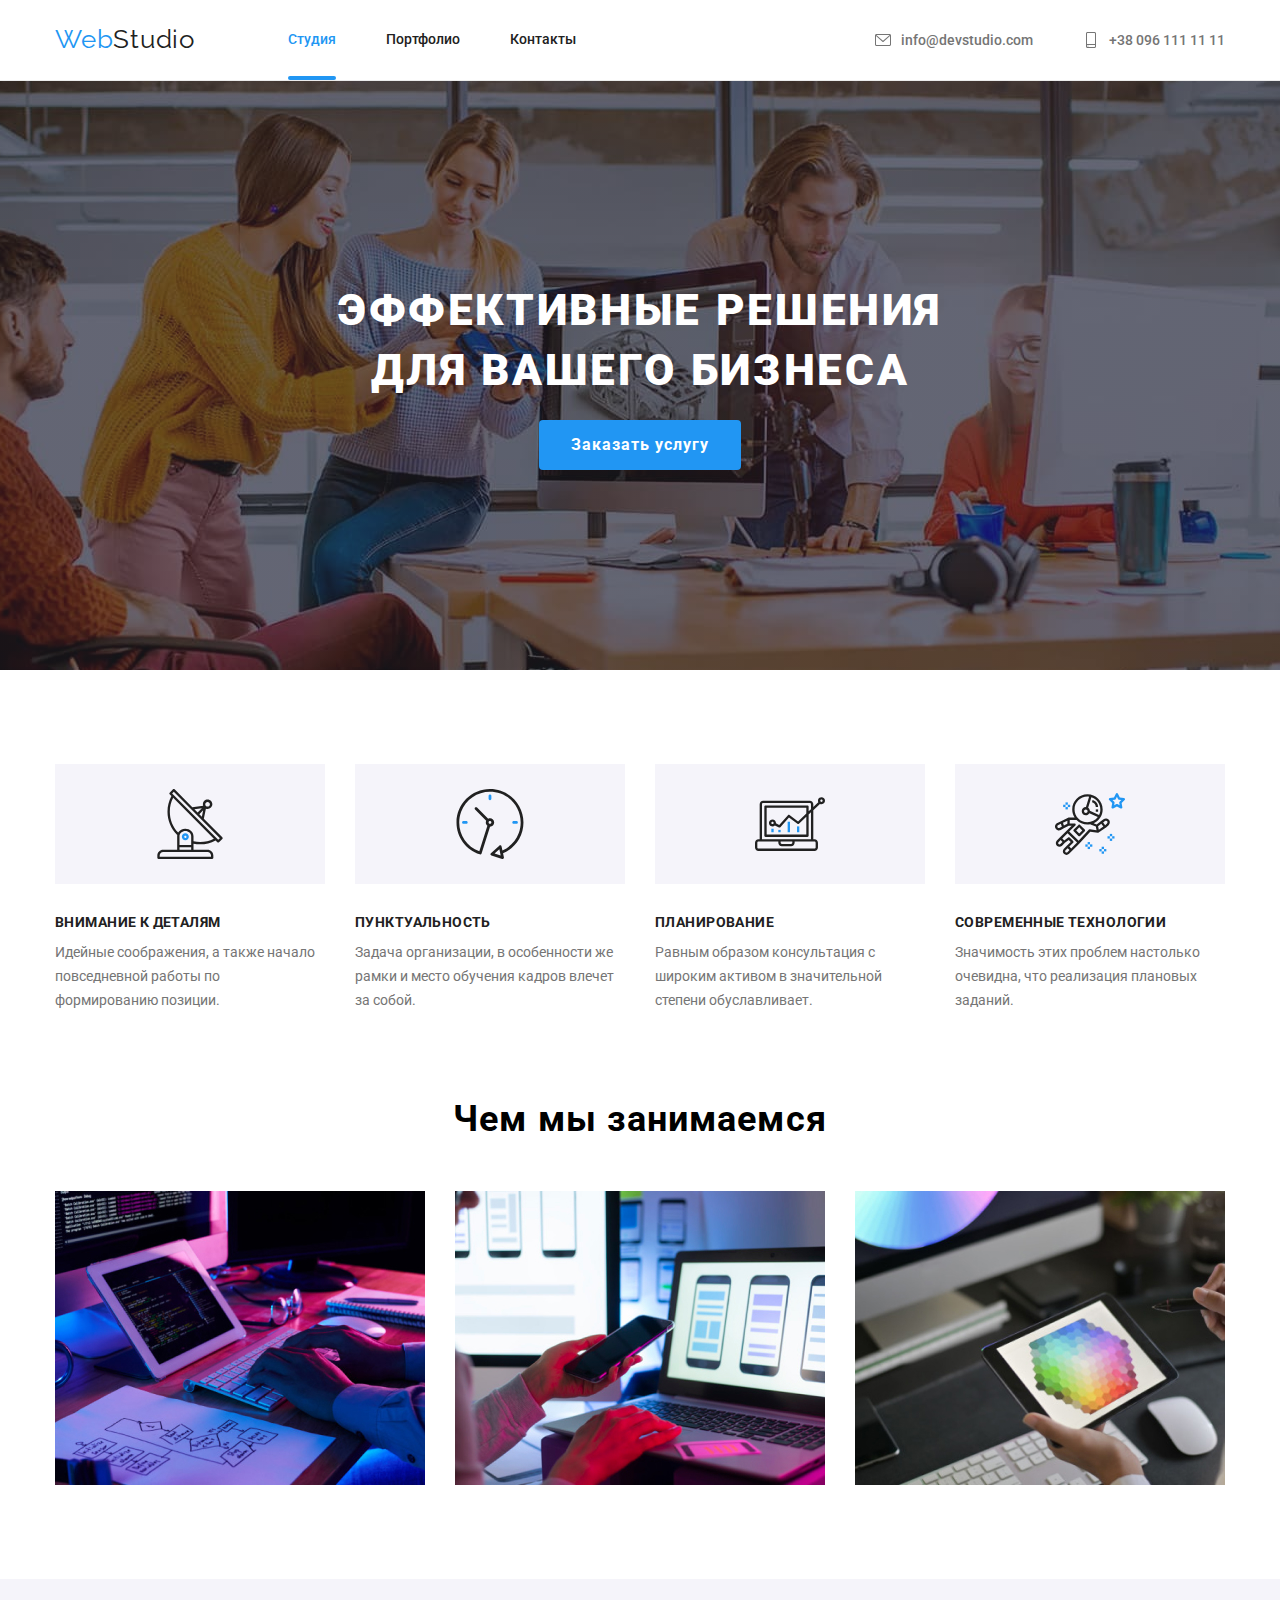
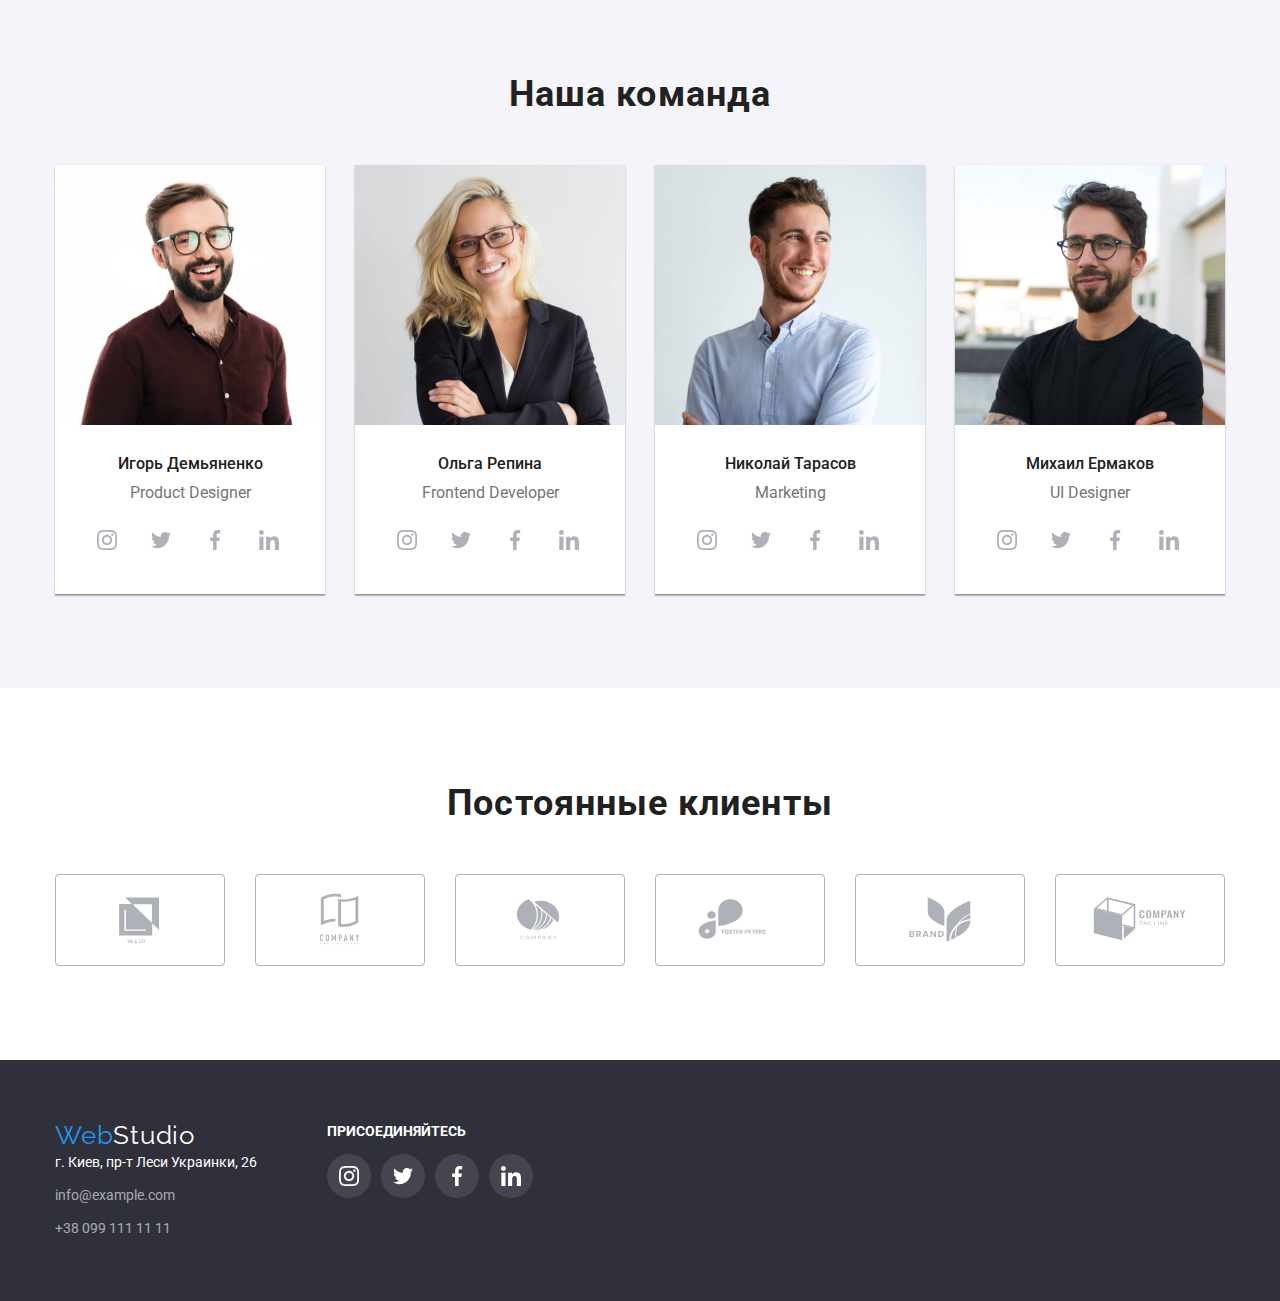
==== commit 04fc1a79: "dz_3" ====
--- a/index.html
+++ b/index.html
@@ -32,13 +32,13 @@
             <ul class="nav-adres list">
                 <li class="item"><a href="malito:info@devstudio.com" class="nav-adres-link link">
                         <svg class="svg-fone">
-                            <use href="/home_work_3/imags/svg/sprite.svg#icon-envelope"></use>
+                            <use href="./imags/svg/sprite.svg#icon-envelope"></use>
 
                         </svg>info@devstudio.com
                     </a>
                 </li>
                 <li class="item"><a href="tel:+38 096 111 11 11" class="nav-adres-link link"><svg class="svg-fone">
-                            <use href="/home_work_3/imags/svg/sprite.svg#icon-smartphone"></use>
+                            <use href="./imags/svg/sprite.svg#icon-smartphone"></use>
 
                         </svg>+38 096 111 11 11</a>
 
@@ -64,7 +64,7 @@
                 <ul class="list section-tehnic">
                     <li class="about-item">
                         <div class="svg-conteiner"><svg class="about-svg">
-                                <use href="/home_work_3/imags/svg/sprite.svg#icon-antenna"></use>
+                                <use href="./imags/svg/sprite.svg#icon-antenna"></use>
                             </svg></div>
                         <h3 class="about-title">Внимание к деталям</h3>
                         <p class="aboutus-text text">Идейные соображения, а также начало повседневной работы по
@@ -73,7 +73,7 @@
                     </li>
                     <li class="about-item">
                         <div class="svg-conteiner"><svg class="about-svg">
-                                <use href="/home_work_3/imags/svg/sprite.svg#icon-clock"></use>
+                                <use href="./imags/svg/sprite.svg#icon-clock"></use>
                             </svg></div>
                         <h3 class="about-title">Пунктуальность</h3>
                         <p class="aboutus-text text">Задача организации, в особенности же рамки и место обучения кадров
@@ -82,7 +82,7 @@
                     </li>
                     <li class="about-item">
                         <div class="svg-conteiner"><svg class="about-svg">
-                                <use href="/home_work_3/imags/svg/sprite.svg#icon-diagram"></use>
+                                <use href="./imags/svg/sprite.svg#icon-diagram"></use>
                             </svg></div>
                         <h3 class="about-title">Планирование</h3>
                         <p class="aboutus-text text">Равным образом консультация с широким активом в значительной
@@ -92,7 +92,7 @@
                     </li>
                     <li class="about-item">
                         <div class="svg-conteiner"><svg class="about-svg">
-                                <use href="/home_work_3/imags/svg/sprite.svg#icon-astronaut"></use>
+                                <use href="./imags/svg/sprite.svg#icon-astronaut"></use>
                             </svg></div>
 
                         <h3 class="about-title">Современные технологии</h3>
@@ -103,7 +103,7 @@
             </div>
         </section>
         <!--Чем мы занимаемся-->
-        <section>
+        <section class="wedoing-section">
             <div class="wedoing-conteiner">
                 <h2 class="wedoing-title ">Чем мы занимаемся</h2>
                 <ul class="list wedoing-list">
@@ -135,28 +135,28 @@
                             <li class="team-icon-item">
                                 <a href="" class="team-icon-link">
                                     <svg class="team-icons-svg">
-                                        <use href="/home_work_3/imags/svg/sprite.svg#icon-instagram"></use>
-                                    </svg>
-                                </a>
-                            </li>
-                            <li class="team-icon-item">
-                                <a href="" class="team-icon-link">
-                                    <svg class="team-icons-svg">
-                                        <use href="/home_work_3/imags/svg/sprite.svg#icon-twitter"></use>
-                                    </svg>
-                                </a>
-                            </li>
-                            <li class="team-icon-item">
-                                <a href="" class="team-icon-link">
-                                    <svg class="team-icons-svg">
-                                        <use href="/home_work_3/imags/svg/sprite.svg#icon-facebook"></use>
-                                    </svg>
-                                </a>
-                            </li>
-                            <li class="team-icon-item">
-                                <a href="" class="team-icon-link">
-                                    <svg class="team-icons-svg">
-                                        <use href="/home_work_3/imags/svg/sprite.svg#icon-linkedin"></use>
+                                        <use href="./imags/svg/sprite.svg#icon-instagram"></use>
+                                    </svg>
+                                </a>
+                            </li>
+                            <li class="team-icon-item">
+                                <a href="" class="team-icon-link">
+                                    <svg class="team-icons-svg">
+                                        <use href="./imags/svg/sprite.svg#icon-twitter"></use>
+                                    </svg>
+                                </a>
+                            </li>
+                            <li class="team-icon-item">
+                                <a href="" class="team-icon-link">
+                                    <svg class="team-icons-svg">
+                                        <use href="./imags/svg/sprite.svg#icon-facebook"></use>
+                                    </svg>
+                                </a>
+                            </li>
+                            <li class="team-icon-item">
+                                <a href="" class="team-icon-link">
+                                    <svg class="team-icons-svg">
+                                        <use href="./imags/svg/sprite.svg#icon-linkedin"></use>
                                     </svg>
                                 </a>
                             </li>
@@ -170,28 +170,28 @@
                             <li class="team-icon-item">
                                 <a href="" class="team-icon-link">
                                     <svg class="team-icons-svg">
-                                        <use href="/home_work_3/imags/svg/sprite.svg#icon-instagram"></use>
-                                    </svg>
-                                </a>
-                            </li>
-                            <li class="team-icon-item">
-                                <a href="" class="team-icon-link">
-                                    <svg class="team-icons-svg">
-                                        <use href="/home_work_3/imags/svg/sprite.svg#icon-twitter"></use>
-                                    </svg>
-                                </a>
-                            </li>
-                            <li class="team-icon-item">
-                                <a href="" class="team-icon-link">
-                                    <svg class="team-icons-svg">
-                                        <use href="/home_work_3/imags/svg/sprite.svg#icon-facebook"></use>
-                                    </svg>
-                                </a>
-                            </li>
-                            <li class="team-icon-item">
-                                <a href="" class="team-icon-link">
-                                    <svg class="team-icons-svg">
-                                        <use href="/home_work_3/imags/svg/sprite.svg#icon-linkedin"></use>
+                                        <use href="./imags/svg/sprite.svg#icon-instagram"></use>
+                                    </svg>
+                                </a>
+                            </li>
+                            <li class="team-icon-item">
+                                <a href="" class="team-icon-link">
+                                    <svg class="team-icons-svg">
+                                        <use href="./imags/svg/sprite.svg#icon-twitter"></use>
+                                    </svg>
+                                </a>
+                            </li>
+                            <li class="team-icon-item">
+                                <a href="" class="team-icon-link">
+                                    <svg class="team-icons-svg">
+                                        <use href="./imags/svg/sprite.svg#icon-facebook"></use>
+                                    </svg>
+                                </a>
+                            </li>
+                            <li class="team-icon-item">
+                                <a href="" class="team-icon-link">
+                                    <svg class="team-icons-svg">
+                                        <use href="./imags/svg/sprite.svg#icon-linkedin"></use>
                                     </svg>
                                 </a>
                             </li>
@@ -205,28 +205,28 @@
                             <li class="team-icon-item">
                                 <a href="" class="team-icon-link">
                                     <svg class="team-icons-svg">
-                                        <use href="/home_work_3/imags/svg/sprite.svg#icon-instagram"></use>
-                                    </svg>
-                                </a>
-                            </li>
-                            <li class="team-icon-item">
-                                <a href="" class="team-icon-link">
-                                    <svg class="team-icons-svg">
-                                        <use href="/home_work_3/imags/svg/sprite.svg#icon-twitter"></use>
-                                    </svg>
-                                </a>
-                            </li>
-                            <li class="team-icon-item">
-                                <a href="" class="team-icon-link">
-                                    <svg class="team-icons-svg">
-                                        <use href="/home_work_3/imags/svg/sprite.svg#icon-facebook"></use>
-                                    </svg>
-                                </a>
-                            </li>
-                            <li class="team-icon-item">
-                                <a href="" class="team-icon-link">
-                                    <svg class="team-icons-svg">
-                                        <use href="/home_work_3/imags/svg/sprite.svg#icon-linkedin"></use>
+                                        <use href="./imags/svg/sprite.svg#icon-instagram"></use>
+                                    </svg>
+                                </a>
+                            </li>
+                            <li class="team-icon-item">
+                                <a href="" class="team-icon-link">
+                                    <svg class="team-icons-svg">
+                                        <use href="./imags/svg/sprite.svg#icon-twitter"></use>
+                                    </svg>
+                                </a>
+                            </li>
+                            <li class="team-icon-item">
+                                <a href="" class="team-icon-link">
+                                    <svg class="team-icons-svg">
+                                        <use href="./imags/svg/sprite.svg#icon-facebook"></use>
+                                    </svg>
+                                </a>
+                            </li>
+                            <li class="team-icon-item">
+                                <a href="" class="team-icon-link">
+                                    <svg class="team-icons-svg">
+                                        <use href="./imags/svg/sprite.svg#icon-linkedin"></use>
                                     </svg>
                                 </a>
                             </li>
@@ -240,28 +240,28 @@
                             <li class="team-icon-item">
                                 <a href="" class="team-icon-link">
                                     <svg class="team-icons-svg">
-                                        <use href="/home_work_3/imags/svg/sprite.svg#icon-instagram"></use>
-                                    </svg>
-                                </a>
-                            </li>
-                            <li class="team-icon-item">
-                                <a href="" class="team-icon-link">
-                                    <svg class="team-icons-svg">
-                                        <use href="/home_work_3/imags/svg/sprite.svg#icon-twitter"></use>
-                                    </svg>
-                                </a>
-                            </li>
-                            <li class="team-icon-item">
-                                <a href="" class="team-icon-link">
-                                    <svg class="team-icons-svg">
-                                        <use href="/home_work_3/imags/svg/sprite.svg#icon-facebook"></use>
-                                    </svg>
-                                </a>
-                            </li>
-                            <li class="team-icon-item">
-                                <a href="" class="team-icon-link">
-                                    <svg class="team-icons-svg">
-                                        <use href="/home_work_3/imags/svg/sprite.svg#icon-linkedin"></use>
+                                        <use href="./imags/svg/sprite.svg#icon-instagram"></use>
+                                    </svg>
+                                </a>
+                            </li>
+                            <li class="team-icon-item">
+                                <a href="" class="team-icon-link">
+                                    <svg class="team-icons-svg">
+                                        <use href="./imags/svg/sprite.svg#icon-twitter"></use>
+                                    </svg>
+                                </a>
+                            </li>
+                            <li class="team-icon-item">
+                                <a href="" class="team-icon-link">
+                                    <svg class="team-icons-svg">
+                                        <use href="./imags/svg/sprite.svg#icon-facebook"></use>
+                                    </svg>
+                                </a>
+                            </li>
+                            <li class="team-icon-item">
+                                <a href="" class="team-icon-link">
+                                    <svg class="team-icons-svg">
+                                        <use href="./imags/svg/sprite.svg#icon-linkedin"></use>
                                     </svg>
                                 </a>
                             </li>
@@ -271,85 +271,91 @@
             </div>
         </section>
         <!--Постоянные клиенты-->
-        <section class="">
-            <div class="client-box">
+        <section class="client-box">
+            <div class="client-conteiner">
                 <h2 class="client-title">Постоянные клиенты</h2>
-                <ul class="list client-conteiner">
-                    <li class="client-item"><a href="" class="client-link "><svg class="client-svg">
-                                <use href="/home_work_3/imags/svg/sprite.svg#icon-Logo-1"></use>
-                            </svg></a></li>
-                    <li class="client-item"><a href="" class="client-link "><svg class="client-svg">
-                                <use href="/home_work_3/imags/svg/sprite.svg#icon-Logo-2"></use>
-                            </svg></a></li>
-                    <li class="client-item"><a href="" class="client-link "><svg class="client-svg">
-                                <use href="/home_work_3/imags/svg/sprite.svg#icon-Logo-3"></use>
-                            </svg></a></li>
-                    <li class="client-item"><a href="" class="client-link "><svg class="client-svg">
-                                <use href="/home_work_3/imags/svg/sprite.svg#icon-Logo-4"></use>
-                            </svg></a></li>
-                    <li class="client-item"><a href="" class="client-link "><svg class="client-svg">
-                                <use href="/home_work_3/imags/svg/sprite.svg#icon-Logo-5"></use>
-                            </svg></a></li>
-                    <li class="client-item"><a href="" class="client-link "><svg class="client-svg">
-                                <use href="/home_work_3/imags/svg/sprite.svg#icon-Logo-6"></use>
-                            </svg></a></li>
-                </ul>
-            </div>
-        </section>
+                <ul class="list client-list">
+                    <li class="client-item"><a href="" class="client-link "><svg class="client-svg">
+                                <use href="./imags/svg/sprite.svg#icon-Logo-1"></use>
+                            </svg></a></li>
+                    <li class="client-item"><a href="" class="client-link "><svg class="client-svg">
+                                <use href="./imags/svg/sprite.svg#icon-Logo-2"></use>
+                            </svg></a></li>
+                    <li class="client-item"><a href="" class="client-link "><svg class="client-svg">
+                                <use href="./imags/svg/sprite.svg#icon-Logo-3"></use>
+                            </svg></a></li>
+                    <li class="client-item"><a href="" class="client-link "><svg class="client-svg">
+                                <use href="./imags/svg/sprite.svg#icon-Logo-4"></use>
+                            </svg></a></li>
+                    <li class="client-item"><a href="" class="client-link "><svg class="client-svg">
+                                <use href="./imags/svg/sprite.svg#icon-Logo-5"></use>
+                            </svg></a></li>
+                    <li class="client-item"><a href="" class="client-link "><svg class="client-svg">
+                                <use href="./imags/svg/sprite.svg#icon-Logo-6"></use>
+                            </svg></a></li>
+                </ul>
+            </div>
+        </section>
+        <!--мадальное окно-->
+        <div class="backdrop is-hidden">
+            <div class="kontakt-madal">
+                <button class="button-madal">
+                    <svg class="madal-svg">
+                        <use href="./imags/svg/sprite.svg#icon-linkedin"></use>
+                    </svg>
+                </button>
+            </div>
+        </div>
+
     </main>
     <!--Футер-->
-    <footer>
+    <footer class="footer">
         <div class="footer-container">
-            <ul class="list footer-box">
-                <li>
-                    <address class="footer-adres-item">
-                        <a href="index.html" class="logo link logo-footer"><span class="logo-web ">Web</span>Studio</a>
-                        <p class="footer-adres">г. Киев, пр-т Леси Украинки, 26</p>
-                        <ul class="list ">
-                            <li class="footer-item"><a href="mailto:info@example.com"
-                                    class="footer-link link">info@example.com</a></li>
-                            <li class="footer-item"><a href="tel:+38 099 111 11 11" class="footer-link link">+38 099 111
-                                    11 11</a></li>
-                        </ul>
-                    </address>
-                </li>
-                <li>
-                    <div class="footer-social">
-                        <h2 class="footer-title">присоединяйтесь</h2>
-                        <ul class="footer-icon">
-                            <li class="footer-icon-item">
-                                <a href="" class="footer-icon-link">
-                                    <svg class="footer-icons-svg">
-                                        <use href="/home_work_3/imags/svg/sprite.svg#icon-instagram"></use>
-                                    </svg>
-                                </a>
-                            </li>
-                            <li class="footer-icon-item">
-                                <a href="" class="footer-icon-link">
-                                    <svg class="footer-icons-svg">
-                                        <use href="/home_work_3/imags/svg/sprite.svg#icon-twitter"></use>
-                                    </svg>
-                                </a>
-                            </li>
-                            <li class="footer-icon-item">
-                                <a href="" class="footer-icon-link">
-                                    <svg class="footer-icons-svg">
-                                        <use href="/home_work_3/imags/svg/sprite.svg#icon-facebook"></use>
-                                    </svg>
-                                </a>
-                            </li>
-                            <li class="footer-icon-item">
-                                <a href="" class="footer-icon-link">
-                                    <svg class="footer-icons-svg">
-                                        <use href="/home_work_3/imags/svg/sprite.svg#icon-linkedin"></use>
-                                    </svg>
-                                </a>
-                            </li>
-                        </ul>
-                    </div>
-                </li>
-            </ul>
+            <address class="footer-adres-item">
+                <a href="index.html" class="link logo-footer"><span class="logo-web-footer">Web</span>Studio</a>
+                <p class="footer-adres">г. Киев, пр-т Леси Украинки, 26</p>
+                <ul class="list ">
+                    <li class="footer-item"><a href="mailto:info@example.com"
+                            class="footer-link link">info@example.com</a></li>
+                    <li class="footer-item"><a href="tel:+38 099 111 11 11" class="footer-link link">+38 099 111
+                            11 11</a></li>
+                </ul>
+            </address>
+            <div class="footer-social">
+                <h2 class="footer-title">ПРИСОЕДИНЯЙТЕСЬ</h2>
+                <ul class="footer-icon">
+                    <li class="footer-icon-item">
+                        <a href="" class="footer-icon-link">
+                            <svg class="footer-icons-svg">
+                                <use href="./imags/svg/sprite.svg#icon-instagram"></use>
+                            </svg>
+                        </a>
+                    </li>
+                    <li class="footer-icon-item">
+                        <a href="" class="footer-icon-link">
+                            <svg class="footer-icons-svg">
+                                <use href="./imags/svg/sprite.svg#icon-twitter"></use>
+                            </svg>
+                        </a>
+                    </li>
+                    <li class="footer-icon-item">
+                        <a href="" class="footer-icon-link">
+                            <svg class="footer-icons-svg">
+                                <use href="./imags/svg/sprite.svg#icon-facebook"></use>
+                            </svg>
+                        </a>
+                    </li>
+                    <li class="footer-icon-item">
+                        <a href="" class="footer-icon-link">
+                            <svg class="footer-icons-svg">
+                                <use href="./imags/svg/sprite.svg#icon-linkedin"></use>
+                            </svg>
+                        </a>
+                    </li>
+                </ul>
+            </div>
         </div>
+
 </body>
 
 </html>--- a/css/stile.css
+++ b/css/stile.css
@@ -21,6 +21,7 @@
   height: auto;
 }
 body {
+  padding-top: 80px;
   font-family: "Roboto", sans-serif;
   font-style: normal;
   font-weight: normal;
@@ -31,7 +32,14 @@
 /*Навигация*/
 header {
   border-bottom: 1px solid #ececec;
-}
+  position: fixed;
+  min-width: 80px;
+  top: 0px;
+  left: 0px;
+  right: 0px;
+  background-color: var(--alt-title-cl);
+}
+
 .list {
   padding: 0;
   margin: 0;
@@ -40,6 +48,7 @@
 .nav-container {
   width: 1200px;
   margin: 0 auto;
+
   padding-left: 15px;
   padding-right: 15px;
 }
@@ -58,7 +67,20 @@
   margin-left: 93px;
 }
 .nav-link.nav-link-akcent {
+  display: inline-block;
   color: var(--accent-cl);
+  position: relative;
+}
+.nav-link.nav-link-akcent::after {
+  display: block;
+  position: absolute;
+  content: "";
+  height: 4px;
+  width: 100%;
+  background-color: var(--accent-cl);
+  left: 0;
+  bottom: 0;
+  border-radius: 2px;
 }
 .site-nav .item {
   margin-right: 50px;
@@ -132,6 +154,7 @@
 /*Герой*/
 
 .hiro-bk {
+  background-color: var(--dark-bg);
   background-image: linear-gradient(
       rgba(47, 48, 58, 0.4),
       rgba(47, 48, 58, 0.4)
@@ -191,11 +214,11 @@
   padding-right: 15px;
 }
 .section-about {
-}
-.section-tehnic {
-  display: flex;
   padding-top: 94px;
   padding-bottom: 94px;
+}
+.section-tehnic {
+  display: flex;
 }
 
 .about-svg {
@@ -236,7 +259,9 @@
 }
 
 /*Чем мы занимаемся*/
-
+.wedoing-section {
+  padding-bottom: 94px;
+}
 .wedoing-conteiner {
   width: 1200px;
   margin: 0 auto;
@@ -245,7 +270,7 @@
 }
 .wedoing-title {
   display: block;
-  padding-bottom: 50px;
+  margin-bottom: 50px;
 
   weight: 700;
   font-weight: bold;
@@ -256,7 +281,6 @@
 }
 .wedoing-list {
   display: flex;
-  padding-bottom: 94px;
 }
 .wedoing-img {
   width: auto;
@@ -271,6 +295,8 @@
 
 .team-section {
   background-color: var(--second-bg);
+  padding-top: 94px;
+  padding-bottom: 94px;
 }
 .team-container {
   width: 1200px;
@@ -282,7 +308,6 @@
   display: block;
   margin-right: auto;
   margin-left: auto;
-  padding-top: 94px;
 
   font-weight: bold;
   font-size: 36px;
@@ -304,8 +329,7 @@
 }
 .team-img-box {
   display: flex;
-  padding-top: 50px;
-  padding-bottom: 94px;
+  margin-top: 50px;
 }
 .team-icon {
   display: flex;
@@ -356,8 +380,11 @@
   color: var(--alt-text-cl);
 }
 /*Постоянные клиенты*/
-
 .client-box {
+  padding-top: 94px;
+  padding-bottom: 94px;
+}
+.client-conteiner {
   width: 1200px;
   margin: 0 auto;
   padding-left: 15px;
@@ -367,8 +394,8 @@
   display: block;
   margin-right: auto;
   margin-left: auto;
-  padding-top: 94px;
-  padding-bottom: 50px;
+  margin-bottom: 50px;
+
   font-weight: bold;
   font-size: 36px;
   line-height: 42px;
@@ -376,9 +403,8 @@
   letter-spacing: 0.03em;
   color: var(--title-cl);
 }
-.client-conteiner {
-  display: flex;
-  padding-bottom: 94px;
+.client-list {
+  display: flex;
 }
 .client-item:not(:last-child) {
   margin-right: 30px;
@@ -409,21 +435,30 @@
   background-color: var(--dark-bg);
 }
 
-.footer-container {
-  width: 1200px;
-  margin: 0 auto;
-  padding-left: 15px;
-  padding-right: 15px;
+.footer {
   padding-top: 60px;
   padding-bottom: 60px;
 }
-.footer-box {
-  display: flex;
-}
+.footer-container {
+  width: 1200px;
+  margin: 0 auto;
+  padding-left: 15px;
+  padding-right: 15px;
+  display: flex;
+}
+
 .logo-footer {
   display: block;
-  padding-bottom: 20px;
+  font-family: Raleway;
+  width: 700;
+  font-size: 26px;
+  line-height: 1.19;
+  letter-spacing: 0.03em;
+
   color: var(--alt-title-cl);
+}
+.logo-web-footer {
+  color: var(--accent-cl);
 }
 .footer-adres {
   display: block;
@@ -433,25 +468,25 @@
   color: var(--alt-title-cl);
 }
 .footer-adres-item {
-  padding-right: 70px;
+  margin-right: 70px;
 }
 .footer-link {
   color: rgba(255, 255, 255, 0.6);
 }
 .footer-item {
   display: block;
-  padding-top: 9px;
+  margin-top: 9px;
 }
 .footer-title {
   display: block;
   font-weight: bold;
-  font-size: 16px;
+  font-size: 14px;
   margin: 0;
   color: var(--alt-title-cl);
 }
 .footer-icon {
-  margin: 0px;
-  padding: 10px 0px 0px 0px;
+  margin-top: 10px;
+  padding: 0px;
   list-style: none;
   display: inline-flex;
 }
@@ -477,3 +512,50 @@
 .footer-icon-link:hover {
   background-color: var(--accent-cl);
 }
+
+/*мадальное окно*/
+
+.backdrop {
+  position: fixed;
+  top: 0px;
+  left: 0px;
+  width: 100%;
+  height: 100%;
+  background: rgba(0, 0, 0, 0.2);
+}
+.backdrop.is-hidden {
+  opacity: 0;
+  pointer-events: none;
+}
+.kontakt-madal {
+  width: 528px;
+  height: 581px;
+  background-color: var(--alt-title-cl);
+
+  position: absolute;
+  top: 50%;
+  left: 50%;
+  transform: translate(-50%, -50%);
+}
+.button-madal {
+  position: absolute;
+  top: 8px;
+  left: 490px;
+  right: 8px;
+  bottom: 543px;
+  width: 30px;
+  height: 30px;
+  border-radius: 50%;
+
+  border: 1px solid rgba(0, 0, 0, 0.1);
+  background-color: var(--alt-title-cl);
+  color: var(--main-text-cl);
+}
+.button-madal:hover {
+  color: var(--accent-cl);
+}
+.madal-svg {
+  fill: currentColor;
+  width: 11px;
+  height: 11px;
+}
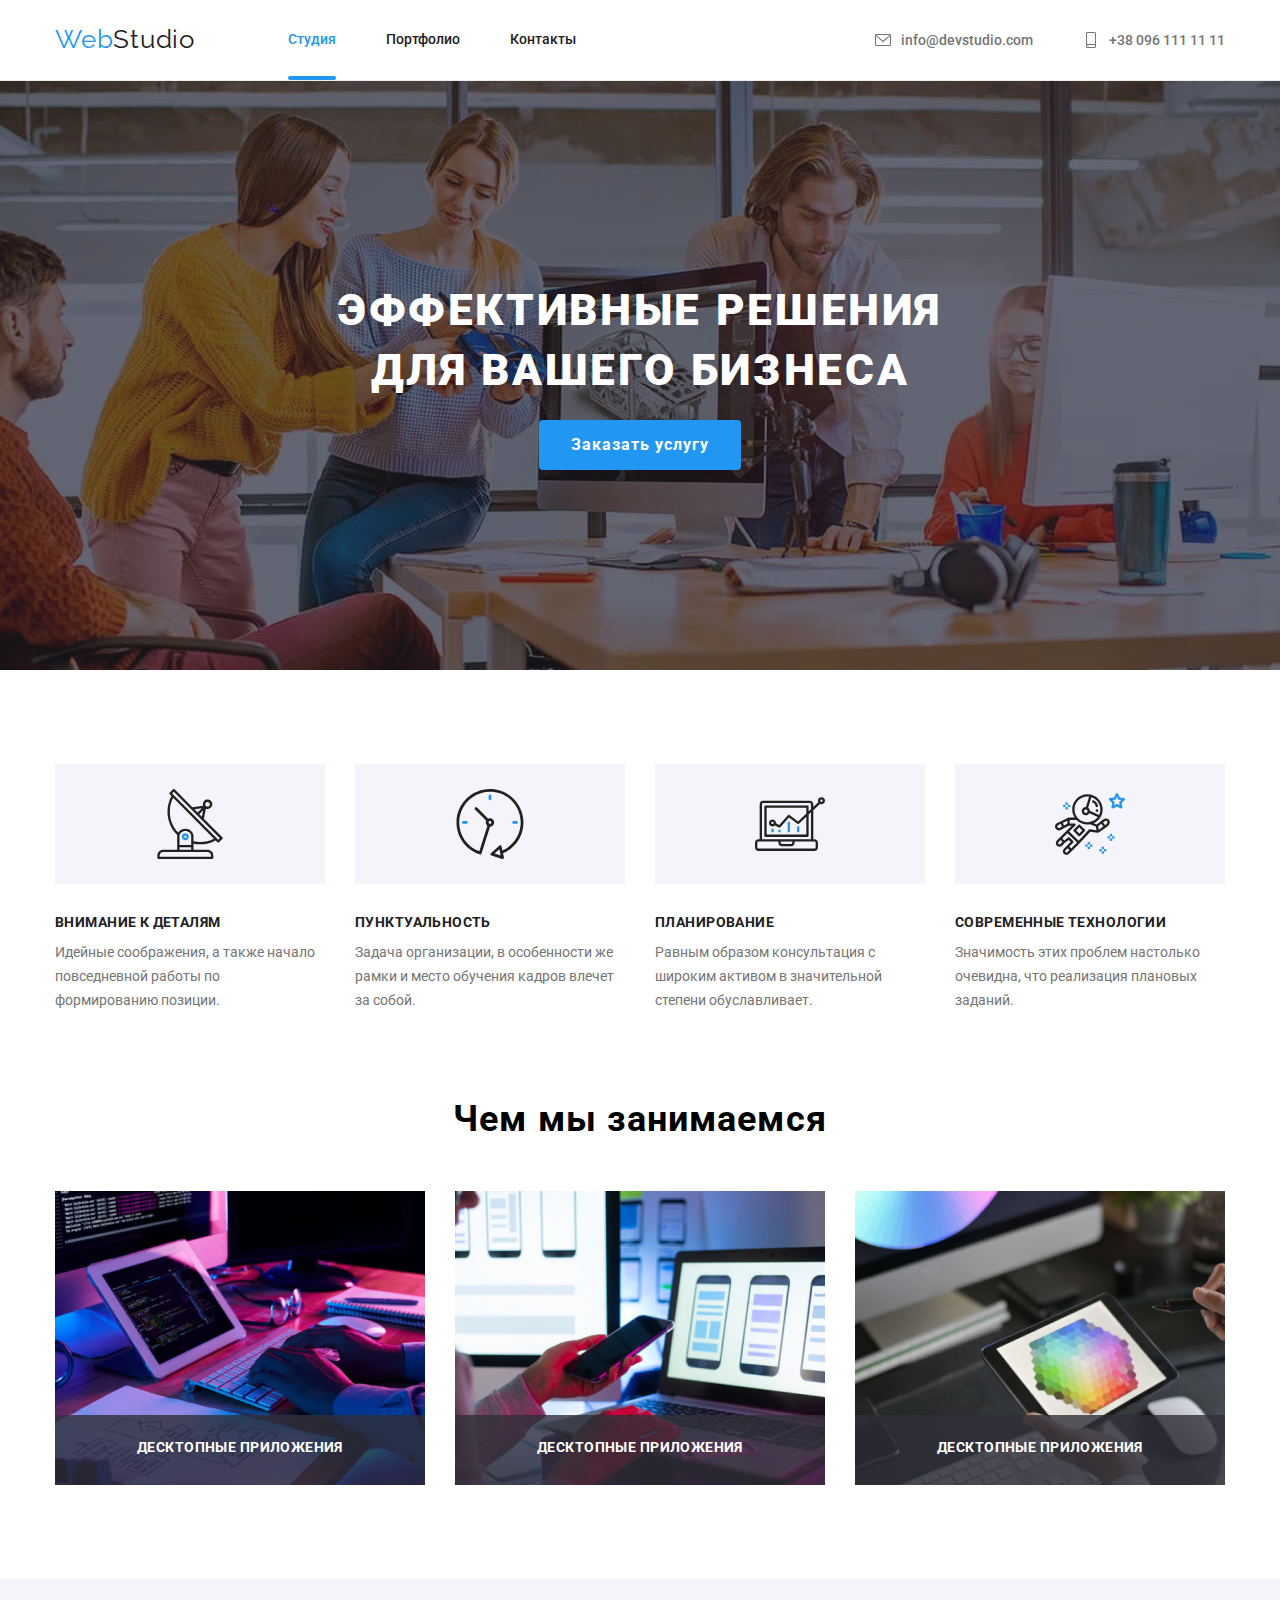
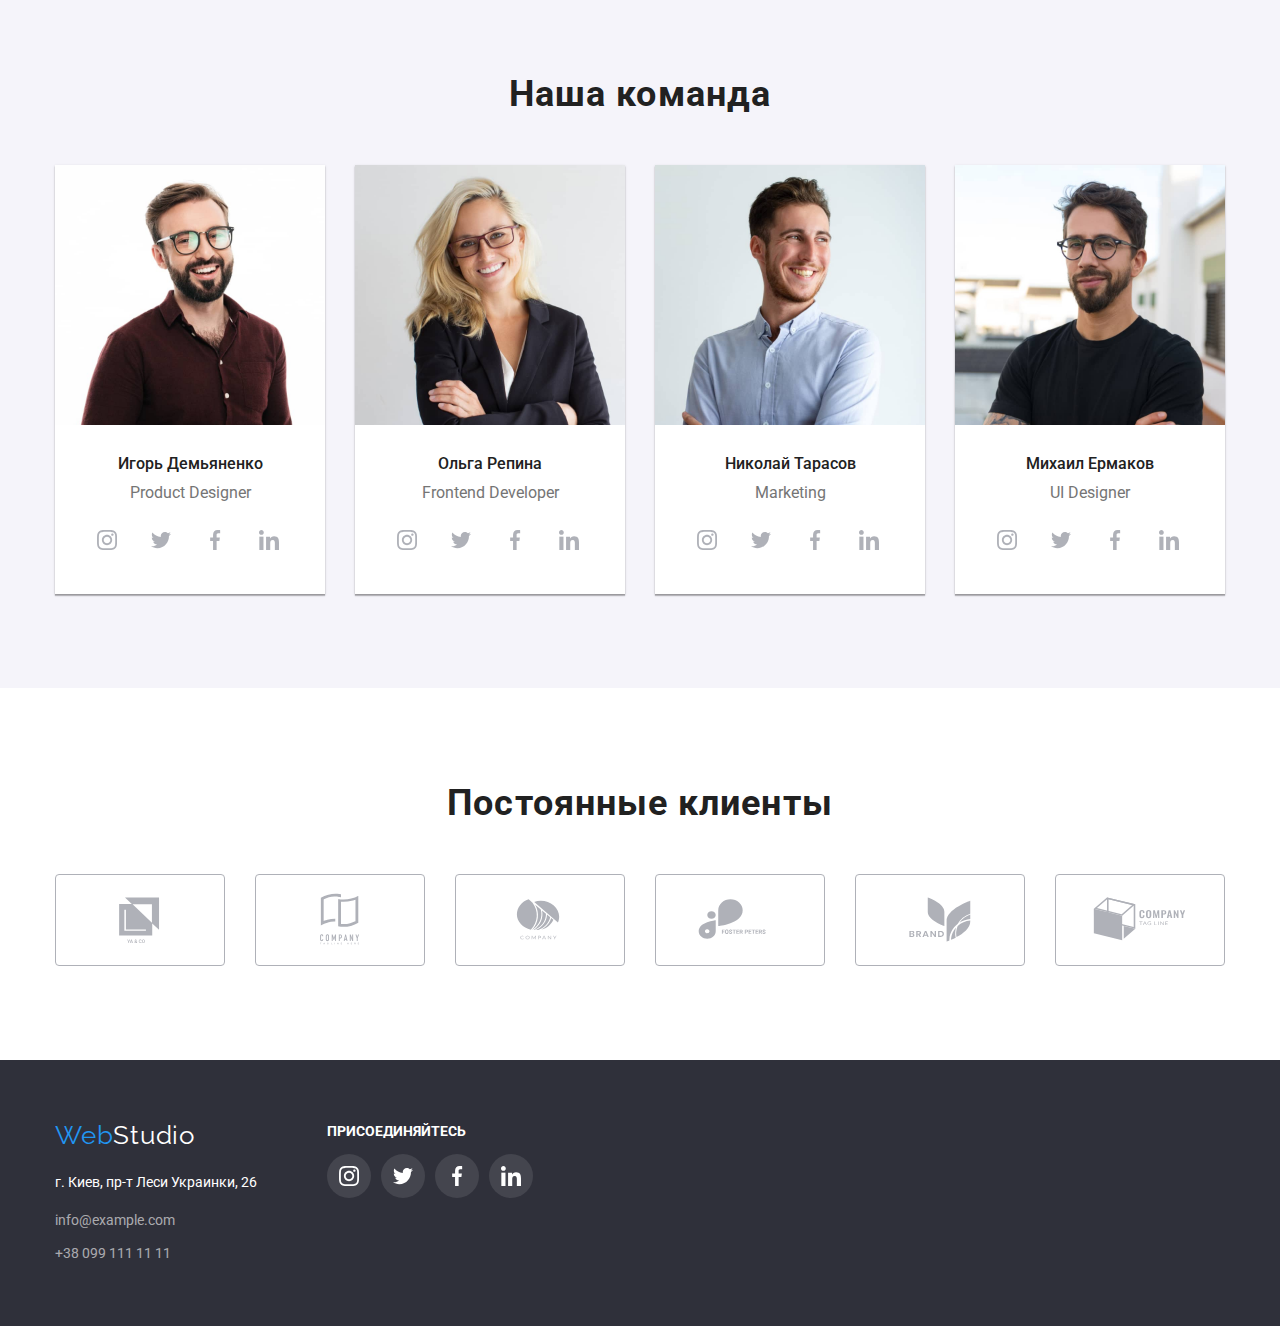
==== commit abeeaf65: "dz_3" ====
--- a/index.html
+++ b/index.html
@@ -53,7 +53,7 @@
         <section class="hiro-bk">
             <div class="hiro-container"></div>
             <h1 class="hiro-title">Эффективные решения для вашего бизнеса</h1>
-            <button class="hiro-button">Заказать услугу</button>
+            <button type="button" class="hiro-button" data-modal-open>Заказать услугу</button>
             </div>
         </section>
 
@@ -108,12 +108,22 @@
                 <h2 class="wedoing-title ">Чем мы занимаемся</h2>
                 <ul class="list wedoing-list">
                     <li class="wedoing-img"><img src="./imags/what-are-we-doing/img-1.jpg" width="370" height="294"
-                            alt="Работа за планшетом с клавиатурой"></li>
+                            alt="Работа за планшетом с клавиатурой">
+                        <div class="wedoing-text">
+                            <h3 class="wedoing-title-insaid">десктопные приложения</h3>
+                        </div>
+                    </li>
                     <li class="wedoing-img"><img src="./imags/what-are-we-doing/img-2.jpg" width="370" height="294"
                             alt="Работа за ноутбуком">
+                        <div class="wedoing-text">
+                            <h3 class="wedoing-title-insaid">десктопные приложения</h3>
+                        </div>
                     </li>
                     <li class="wedoing-img"><img src="./imags/what-are-we-doing/img-3.jpg" width="370" height="294"
                             alt="Рисование на планшете">
+                        <div class="wedoing-text">
+                            <h3 class="wedoing-title-insaid">десктопные приложения</h3>
+                        </div>
                     </li>
                 </ul>
             </div>
@@ -296,16 +306,6 @@
                 </ul>
             </div>
         </section>
-        <!--мадальное окно-->
-        <div class="backdrop is-hidden">
-            <div class="kontakt-madal">
-                <button class="button-madal">
-                    <svg class="madal-svg">
-                        <use href="./imags/svg/sprite.svg#icon-linkedin"></use>
-                    </svg>
-                </button>
-            </div>
-        </div>
 
     </main>
     <!--Футер-->
@@ -355,7 +355,20 @@
                 </ul>
             </div>
         </div>
-
+        <!--мадальное окно-->
+        <div class="backdrop is-hidden" data-modal>
+            <div class="modal">
+                <button class="modal-button" data-modal-close>
+                    <svg class="icon-close-button">
+                        <use href="./imags/svg/sprite.svg#icon-close-black"></use>
+                    </svg>
+                </button>
+                <div class="input-text">
+                    <h3 class="modal-title">Оставьте свои данные, мы вам перезвоним</h3>
+                </div>
+            </div>
+        </div>
+        <script src="./js/modal.js"></script>
 </body>
 
 </html>--- a/css/stile.css
+++ b/css/stile.css
@@ -38,6 +38,7 @@
   left: 0px;
   right: 0px;
   background-color: var(--alt-title-cl);
+  z-index: 3;
 }
 
 .list {
@@ -82,6 +83,7 @@
   bottom: 0;
   border-radius: 2px;
 }
+
 .site-nav .item {
   margin-right: 50px;
 }
@@ -115,10 +117,13 @@
   font-size: 14px;
   line-height: 1.14;
   color: var(--main-text-cl);
-}
-.nav-link:hover {
+  transition: color 250ms cubic-bezier(0.4, 0, 0.2, 1);
+}
+.nav-link:hover,
+.nav-link:focus {
   color: var(--accent-cl);
 }
+
 .nav-adres {
   display: flex;
   margin-left: auto;
@@ -146,8 +151,10 @@
   line-height: 1.15;
 
   color: var(--alt-text-cl);
-}
-.nav-adres-link:hover {
+  transition: color 250ms cubic-bezier(0.4, 0, 0.2, 1);
+}
+.nav-adres-link:hover,
+.nav-adres-link:focus {
   color: var(--accent-cl);
 }
 
@@ -162,6 +169,7 @@
     url(../imags/fons-hiro/hero-bg.jpg);
   background-repeat: no-repeat;
   background-position: 50% 50%;
+
   padding-top: 200px;
   padding-bottom: 200px;
 }
@@ -201,12 +209,28 @@
   font-size: 16px;
   line-height: 1.87;
   text-align: center;
+  cursor: pointer;
   letter-spacing: 0.06em;
   color: var(--alt-title-cl);
   background-color: var(--accent-cl);
 }
-
+.hiro-button:focus,
+.hiro-button:hover {
+  animation: animate115 3000ms linear infinite;
+}
+@keyframes animate115 {
+  0% {
+    transform: scale(1);
+  }
+  50% {
+    transform: scale(1.15);
+  }
+  100% {
+    transform: scale(1);
+  }
+}
 /*Технологии*/
+
 .about-conteiner {
   width: 1200px;
   margin: 0 auto;
@@ -286,10 +310,33 @@
   width: auto;
   height: auto;
   display: flex;
-  padding-right: 30px;
+  margin-right: 30px;
+  position: relative;
+  z-index: 2;
 }
 .wedoing-img:last-child {
-  padding-right: 0px;
+  margin-right: 0px;
+}
+.wedoing-text {
+  height: 70px;
+  display: flex;
+  align-content: center;
+  justify-content: center;
+  position: absolute;
+  bottom: 0;
+  width: 100%;
+  padding-top: 25px;
+  padding-bottom: 25px;
+  background-color: rgba(47, 48, 58, 0.8);
+}
+.wedoing-title-insaid {
+  margin: 0px;
+  font-weight: bold;
+  font-size: 14px;
+  line-height: 1.14;
+  letter-spacing: 0.03em;
+  text-transform: uppercase;
+  color: var(--alt-title-cl);
 }
 /*Наша команда */
 
@@ -346,23 +393,28 @@
   border-radius: 50%;
   fill: rgba(175, 177, 184, 1);
   background-color: var(--alt-title-cl);
+  transition-property: background-color, color;
+  transition-duration: 250ms;
+  transition-timing-function: cubic-bezier(0.4, 0, 0.2, 1);
 }
 .team-icons-svg {
   width: 20px;
   height: 20px;
 }
 
-.team-icon-link:hover {
+.team-icon-link:hover,
+.team-icon-link:focus {
   fill: var(--alt-title-cl);
   background-color: var(--accent-cl);
 }
+
 .team-icon-item:not(:last-child) {
   margin-right: 10px;
 }
 
 .team-name {
   margin: 0px;
-  padding-top: 30px;
+  margin-top: 30px;
 
   font-weight: 500;
   font-size: 16px;
@@ -372,7 +424,7 @@
 }
 .team-prof {
   margin: 0px;
-  padding-top: 10px;
+  margin-top: 10px;
   font-weight: normal;
   font-size: 16px;
   line-height: 1.18;
@@ -419,13 +471,15 @@
   border: 1px solid #afb1b8;
   border-radius: 4px;
   color: #afb1b8;
+  transition: color 250ms cubic-bezier(0.4, 0, 0.2, 1);
 }
 .client-svg {
   width: 106px;
   height: 60px;
   fill: currentColor;
 }
-.client-link:hover {
+.client-link:hover,
+.client-link:focus {
   color: #2196f3;
   border: 1px solid #2196f3;
 }
@@ -461,8 +515,8 @@
   color: var(--accent-cl);
 }
 .footer-adres {
-  display: block;
-  margin: 0px;
+  margin-top: 20px;
+  display: block;
   font-style: normal;
   font-size: 14px;
   color: var(--alt-title-cl);
@@ -472,6 +526,11 @@
 }
 .footer-link {
   color: rgba(255, 255, 255, 0.6);
+  transition: color 250ms cubic-bezier(0.4, 0, 0.2, 1);
+}
+.footer-link:hover,
+.footer-link:focus {
+  color: var(--accent-cl);
 }
 .footer-item {
   display: block;
@@ -509,53 +568,75 @@
   height: 20px;
   fill: var(--alt-title-cl);
 }
-.footer-icon-link:hover {
+.footer-icon-link:hover,
+.footer-icon-link:focus {
   background-color: var(--accent-cl);
-}
-
-/*мадальное окно*/
-
+  transition: background-color 250ms cubic-bezier(0.4, 0, 0.2, 1);
+}
+
+/* Модальное окно */
 .backdrop {
   position: fixed;
-  top: 0px;
-  left: 0px;
+  top: 0;
+  left: 0;
   width: 100%;
   height: 100%;
-  background: rgba(0, 0, 0, 0.2);
-}
-.backdrop.is-hidden {
-  opacity: 0;
-  pointer-events: none;
-}
-.kontakt-madal {
+  background-color: rgba(0, 0, 0, 0.2);
+  transition: opacity 500ms cubic-bezier(0.4, 0, 0.2, 1);
+}
+.modal {
   width: 528px;
   height: 581px;
-  background-color: var(--alt-title-cl);
-
   position: absolute;
   top: 50%;
   left: 50%;
   transform: translate(-50%, -50%);
-}
-.button-madal {
+
+  background: var(--alt-title-cl);
+  box-shadow: 0px 1px 3px rgba(0, 0, 0, 0.12), 0px 1px 1px rgba(0, 0, 0, 0.14),
+    0px 2px 1px rgba(0, 0, 0, 0.2);
+  border-radius: 4px;
+}
+.icon-close-button {
+  width: 11px;
+  height: 11px;
+  fill: currentColor;
+}
+.modal-button:hover,
+.modal-button:focus {
+  color: var(--accent-cl);
+}
+.modal-button {
   position: absolute;
   top: 8px;
-  left: 490px;
   right: 8px;
-  bottom: 543px;
+
+  display: flex;
+  align-items: center;
+  justify-content: center;
   width: 30px;
   height: 30px;
+  padding: 0px;
+  border: 1px solid rgba(0, 0, 0, 0.1);
   border-radius: 50%;
-
-  border: 1px solid rgba(0, 0, 0, 0.1);
-  background-color: var(--alt-title-cl);
-  color: var(--main-text-cl);
-}
-.button-madal:hover {
-  color: var(--accent-cl);
-}
-.madal-svg {
-  fill: currentColor;
-  width: 11px;
-  height: 11px;
-}
+  background-color: #fff;
+}
+.is-hidden {
+  opacity: 0;
+  visibility: hidden;
+  pointer-events: none;
+}
+.modal-title {
+  margin: 0px;
+  font-weight: bold;
+  font-size: 20px;
+  line-height: 1.15em;
+  text-align: center;
+  letter-spacing: 0.03em;
+
+  color: #212121;
+}
+.input-text {
+  margin: 0px;
+  padding: 40px 40px 0px 40px;
+}
